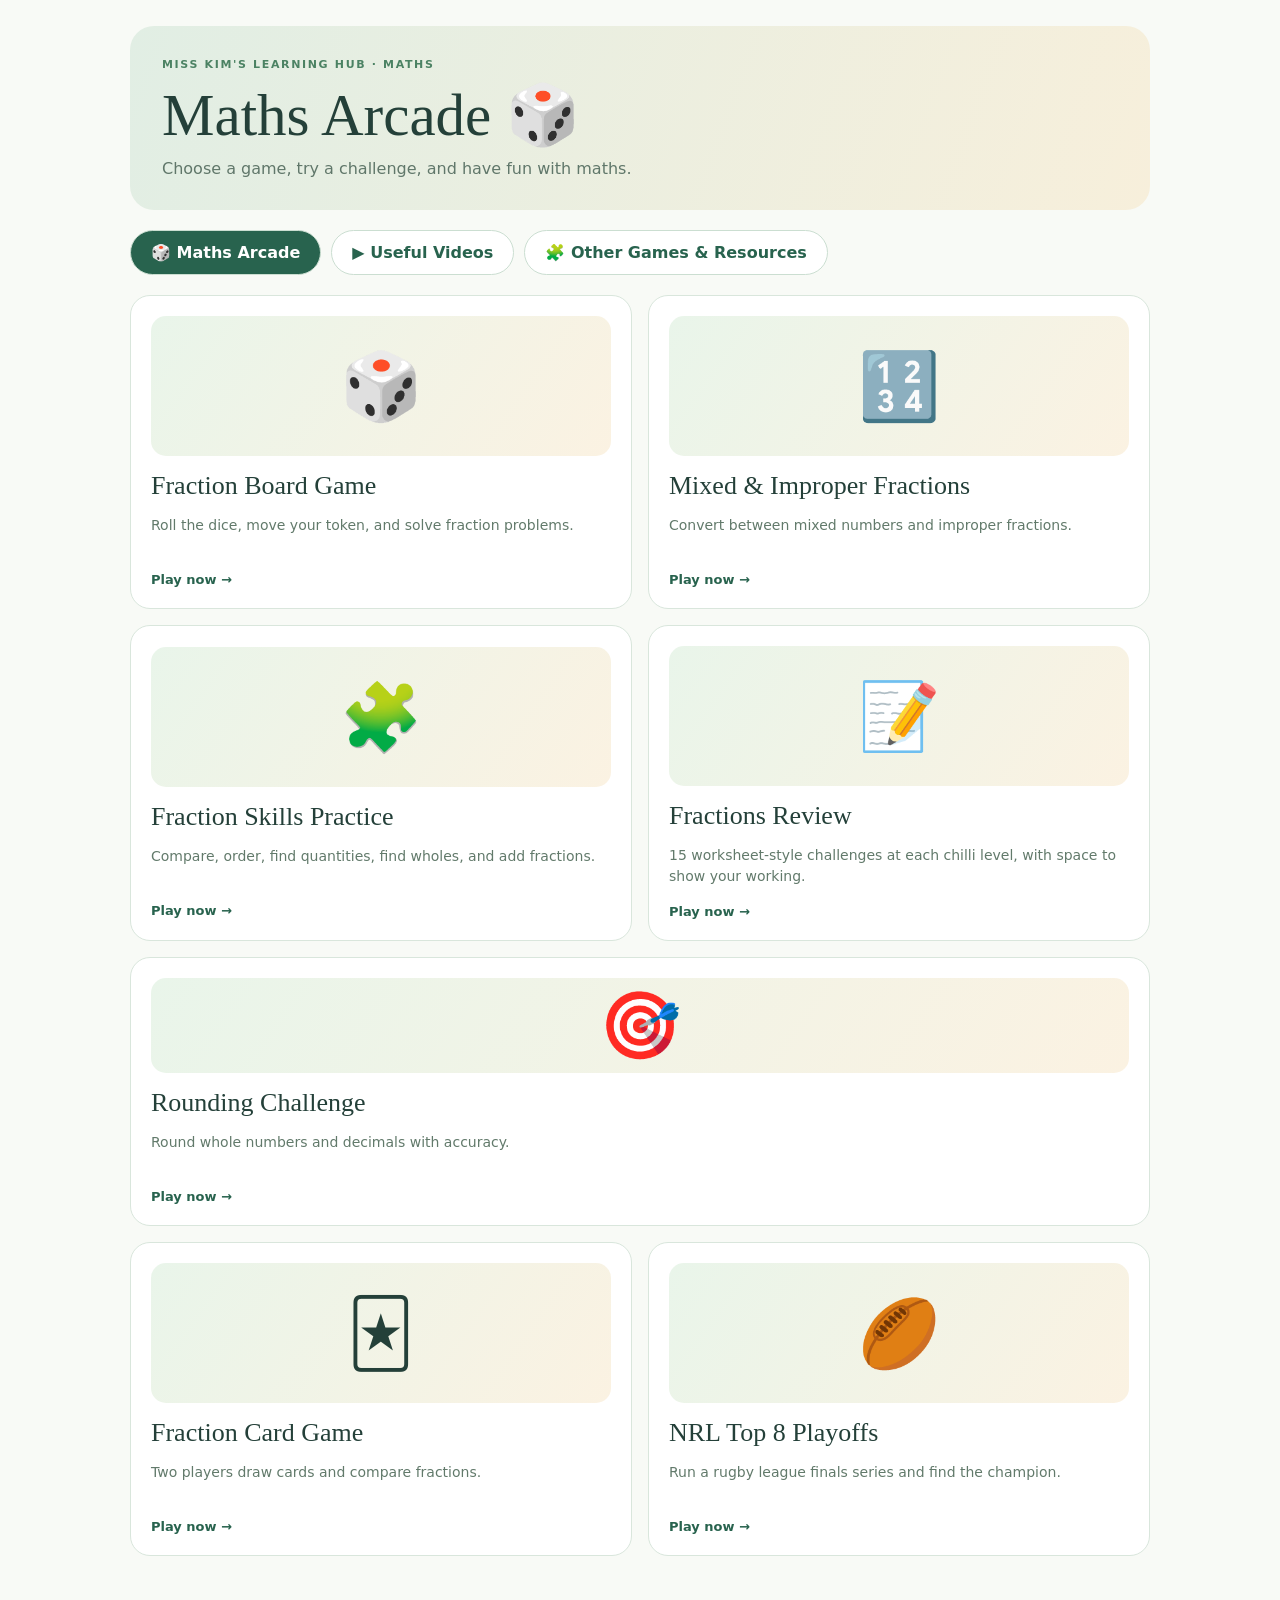
==== maths.html @ 84627802 "Add files via upload" ====
<!doctype html><html lang="en"><head><meta charset="utf-8"><meta name="viewport" content="width=device-width,initial-scale=1"><title>Maths Arcade | Miss Kim's Learning Hub</title><style>
:root{--ink:#244039;--green:#28634e;--pale:#e9f3e9;--line:#d9e6dc;--orange:#d47d31}*{box-sizing:border-box}html{scroll-behavior:auto}body{margin:0;background:#f8faf6;color:var(--ink);font-family:system-ui,-apple-system,'Segoe UI',sans-serif}button,input,select{font:inherit}button{cursor:pointer}button:focus-visible,input:focus-visible{outline:3px solid #e4a64b;outline-offset:2px}.wrap{max-width:1060px;margin:auto;padding:26px 20px 90px}.hero{background:linear-gradient(110deg,#e1eee4,#f7efdb);padding:32px;border-radius:24px;margin-bottom:20px}.eyebrow{font-size:11px;letter-spacing:.15em;font-weight:850;color:#4b8263}.hero h1{font:normal clamp(36px,5vw,59px) Georgia,serif;margin:9px 0}.hero p{margin:0;color:#60776a}.back{border:1px solid var(--line);border-radius:30px;background:white;padding:10px 16px;color:var(--green);font-weight:750;margin-bottom:16px}.gamegrid{display:grid;grid-template-columns:repeat(2,minmax(0,1fr));gap:16px}.gamecard{border:1px solid var(--line);border-radius:20px;background:white;padding:20px;text-align:left;transition:transform .15s,border-color .15s}.gamecard:hover{transform:translateY(-3px);border-color:#75a98b}.gamecard .art{display:grid;place-items:center;background:linear-gradient(125deg,#e9f5ea,#fbf2e2);border-radius:15px;height:140px;font-size:66px;margin-bottom:15px}.gamecard h2{font:normal 26px Georgia,serif;margin:0 0 8px}.gamecard p{font-size:14px;color:#627a6b;line-height:1.5;min-height:40px}.gamecard b{font-size:13px;color:var(--green)}.wide{grid-column:1/-1}.wide .art{height:95px}.panel{border:1px solid var(--line);background:white;border-radius:20px;padding:24px;margin:15px 0}.panel h2{font:normal 30px Georgia,serif;margin:0 0 12px}.muted{color:#667d6d;font-size:14px;line-height:1.55}.row{display:flex;align-items:center;gap:12px;flex-wrap:wrap}.between{justify-content:space-between}.primary,.secondary,.choice,.chip{border-radius:11px;border:1px solid #cbded0;padding:12px 18px;font-weight:750;background:white;color:var(--ink)}.primary{background:var(--green);border-color:var(--green);color:white}.primary:hover{background:#194e3b}.secondary:hover,.choice:hover,.chip:hover{background:#eaf4ec}.choice{min-height:63px;font-size:19px}.choice.correct{background:#e0f3e5;border-color:#339560;color:#145936}.choice.wrong{background:#fff0e9;border-color:#d96e57;color:#983b2e}.chip.active{background:var(--green);color:white}.options{display:grid;grid-template-columns:repeat(2,minmax(0,1fr));gap:12px;margin:18px 0}.feedback{border-radius:12px;background:#eaf3ed;border:1px solid #cfe1d4;padding:14px;margin:15px 0;line-height:1.5}.feedback.good{background:#e2f5e8;border-color:#92cda6}.feedback.bad{background:#fff0e9;border-color:#f0b2a2}.question{border-radius:18px;background:#f0f6f0;padding:28px;text-align:center;margin:20px 0}.question .big{font-size:clamp(30px,6vw,52px);font-weight:750}.progress{height:10px;border-radius:20px;background:#e3ede5;overflow:hidden;margin:12px 0 19px}.progress div{height:100%;background:#408462;transition:width .2s}.score{font-weight:750;color:#37734e}.frac{display:inline-flex;flex-direction:column;vertical-align:middle;text-align:center;min-width:28px;line-height:1.1;font-size:1.15em}.frac .num{border-bottom:2px solid currentColor;padding:0 5px 4px}.frac .den{padding:4px 5px 0}.answerinput{border:1px solid #a8c2b0;border-radius:11px;padding:13px;width:140px;max-width:100%;font-size:20px}.board{display:grid;grid-template-columns:repeat(5,minmax(0,1fr));gap:7px;margin:18px 0}.cell{aspect-ratio:1;min-height:65px;background:#e5f2e6;border:2px solid #d2e7d7;border-radius:13px;display:flex;flex-direction:column;align-items:center;justify-content:center;font-weight:850;position:relative}.cell:nth-child(3n){background:#fdf0d7}.cell:nth-child(4n){background:#e6edf9}.cell .special{font-size:21px}.cell .token{position:absolute;bottom:3px;right:4px;font-size:22px}.dice{font-size:56px;display:inline-block;min-width:74px;text-align:center}.cardtable{display:grid;grid-template-columns:1fr 1fr;gap:16px}.player{border-radius:17px;background:#edf4ec;padding:20px;text-align:center}.player:nth-child(2){background:#f9f0e2}.player h3{margin:0 0 10px}.numbercards{display:flex;justify-content:center;gap:8px;margin:12px 0}.numbercard{border:2px solid #a6c8b3;border-radius:10px;background:white;width:65px;height:85px;display:grid;place-items:center;font-size:32px;font-weight:800;box-shadow:0 3px 0 #b9d6c4}.player:nth-child(2) .numbercard{border-color:#e1c395;box-shadow:0 3px 0 #e8d4af}.bracket{display:grid;grid-template-columns:repeat(3,minmax(0,1fr));gap:14px}.round{border:1px solid var(--line);border-radius:14px;padding:12px;background:#f6f9f5}.round h3{font-size:14px;margin:0 0 12px}.match{background:white;border:1px solid #dbe6dc;border-radius:10px;padding:10px;margin-bottom:9px;font-size:13px}.match b{display:block;margin-bottom:4px}.match span{color:#688071;font-size:12px}.champion{background:linear-gradient(110deg,#e4f3e5,#fff0d1);padding:18px;border-radius:15px;font-weight:800;text-align:center;margin-top:15px}.mini{font-size:12px;color:#61786b}.trophy{font-size:43px}.hidden{display:none!important}@media(max-width:700px){.gamegrid,.cardtable{grid-template-columns:1fr}.wide{grid-column:auto}.bracket{grid-template-columns:1fr}.wrap{padding:18px 12px 70px}.hero{padding:24px}.panel{padding:17px}.cell{min-height:52px}.cell .token{font-size:17px}.options{gap:8px}}
.instruction-toggle{display:inline-flex;align-items:center;gap:8px;font-weight:750;font-size:14px;cursor:pointer}.instruction-toggle input{width:17px;height:17px;accent-color:#397d5d}.instructions{background:#f0f7f0;border:1px solid #b9d6c3;border-radius:14px;padding:15px 19px;margin:14px 0;line-height:1.65}.instructions[hidden]{display:none}.instructions ol{padding-left:22px}.worked{background:white;padding:10px;border-radius:9px;font-weight:700}.gamecard{color:inherit}#app{min-height:300px}@media(max-width:650px){.gamegrid{grid-template-columns:1fr}.gamecard.wide{grid-column:auto}.cardtable{grid-template-columns:1fr}} 
[hidden]{display:none!important}.maths-tabs{display:flex;gap:10px;margin:0 0 20px;flex-wrap:wrap}
.maths-tabs button{border:1px solid #cbded1;border-radius:999px;padding:12px 20px;background:#fff;color:#28634e;font-weight:800}
.maths-tabs button.active{background:#28634e;color:white}
.video-grid{display:grid;grid-template-columns:repeat(auto-fit,minmax(250px,1fr));gap:18px}
.video-card{background:white;border:1px solid #d9e6dc;border-radius:20px;overflow:hidden}
.video-card img{width:100%;aspect-ratio:16/9;object-fit:cover;background:#e7eee9;display:block}
.video-content{padding:18px}
.video-content h2{font-size:19px;line-height:1.35;margin:8px 0}
.video-content p{color:#60776a;font-size:14px;line-height:1.5}
.video-link{display:inline-block;background:#28634e;color:white;text-decoration:none;padding:10px 16px;border-radius:12px;font-weight:750;margin-top:6px}
.video-note{font-size:14px;color:#60776a;margin-bottom:20px}
@media(max-width:650px){.maths-tabs button{flex:1}}

.setup-grid{display:flex;flex-wrap:wrap;gap:10px;margin:16px 0}
.choice{border:2px solid #d3e1d9;border-radius:16px;background:white;padding:13px 18px;cursor:pointer;font-weight:800;color:#295d4d}
.choice.selected{border-color:#297a61;background:#e5f5e9}
.avatar-choice{font-size:34px;min-width:76px;display:flex;flex-direction:column;gap:5px;align-items:center}
.avatar-choice small{font-size:11px}
.token{font-size:clamp(20px,2.8vw,32px)!important;filter:drop-shadow(0 2px 2px #999)}
.cell .tokens{display:flex;flex-wrap:wrap;justify-content:center;gap:0;line-height:1}
.cell .tokens .token{font-size:clamp(16px,2.3vw,28px)!important}
.turn-panel{border:2px solid #d3e1d9;background:#f5faf6;border-radius:16px;padding:15px;margin:14px 0}
.draw-active{border-color:#288463!important;background:#e6f4eb!important}
.playoff-player{padding:12px;background:#f4f8f5;border-radius:12px;margin:8px 0}
.match-live{border:2px solid #d8e7de;border-radius:16px;padding:18px;background:#f8fcf9;margin:15px 0}
.resource-illustration{height:150px;display:flex;align-items:center;justify-content:center;gap:18px;background:linear-gradient(135deg,#e2f2e6,#e7f0f8);font-size:52px}.resource-illustration span{font-size:25px;color:#316854;font-weight:800}
.dice.rolling{animation:dieTumble .18s ease-in-out infinite alternate;transform-origin:center}@keyframes dieTumble{from{transform:rotate(-22deg) scale(.86)}to{transform:rotate(22deg) scale(1.13)}}.confetti-canvas{position:fixed;inset:0;width:100%;height:100%;pointer-events:none;z-index:9999}.choice:disabled,.primary:disabled{opacity:.48;cursor:not-allowed}

.review-levels{display:grid;grid-template-columns:repeat(auto-fit,minmax(230px,1fr));gap:16px;margin:20px 0}
.review-level{background:#fff;border:2px solid #d5e6da;border-radius:20px;padding:24px;text-align:left;cursor:pointer;color:#26473d;transition:transform .15s,border-color .15s}
.review-level:hover{border-color:#418c6b;transform:translateY(-2px)}
.review-level h3{font-size:23px;margin:8px 0}.review-level p{line-height:1.55;color:#61776d}.review-level b{color:#2e795a}
.review-pepper{font-size:30px}
.review-dots{display:flex;gap:7px;flex-wrap:wrap;margin:18px 0}
.review-dot{width:38px;height:38px;border:1px solid #c9d9cf;border-radius:10px;background:#fff;color:#335e4e;cursor:pointer;font-weight:750}
.review-dot.current{outline:3px solid #85b99a;outline-offset:1px}
.review-dot.done{background:#dcf1e3;border-color:#67aa7e}.review-dot.retry{background:#fff0db;border-color:#e2af6b}
.review-label{display:block;font-weight:750;margin:18px 0 8px}
.review-work{display:block;width:100%;min-height:135px;border:2px solid #d1dfd5;border-radius:14px;padding:15px;font:inherit;line-height:1.55;resize:vertical;background:white;color:#244039}
.review-work:focus{outline:2px solid #7ab795}
.review-hint,.review-solution{padding:17px 19px;border-radius:15px;margin:13px 0;line-height:1.65}
.review-hint{background:#fff6e5;border:1px solid #ead5a7}
.review-solution{background:#edf7ef;border:1px solid #b9d8c2}
.review-solution p{margin:9px 0 14px}
@media(max-width:480px){.review-dot{width:34px;height:34px}}
</style></head><body><div class="wrap"><header class="hero"><div class="eyebrow">MISS KIM'S LEARNING HUB · MATHS</div><h1>Maths Arcade 🎲</h1><p>Choose a game, try a challenge, and have fun with maths.</p></header><div class="maths-tabs" role="group" aria-label="Maths sections">
<button type="button" id="arcadeTab" class="active" onclick="switchMathsSection('arcade')">🎲 Maths Arcade</button>
<button type="button" id="videosTab" onclick="switchMathsSection('videos')">▶ Useful Videos</button>
<button type="button" id="resourcesTab" onclick="switchMathsSection('resources')">🧩 Other Games &amp; Resources</button>
</div>
<section id="videoSection" hidden>
<h2>▶ Useful Videos</h2>
<p class="video-note">Need a refresher? Watch a short explanation and return to your maths activities whenever you like. Videos open on YouTube in a new tab.</p>
<div class="video-grid">
<article class="video-card"><img src="https://i.ytimg.com/vi/ZF5Viuwo1bw/hqdefault.jpg" alt="Video thumbnail about fractions of whole numbers" loading="lazy"><div class="video-content"><span class="eyebrow">FRACTIONS OF A QUANTITY</span><h2>How to Find a Fraction of a Whole Number</h2><p>Practise finding a fraction of a given quantity.</p><a class="video-link" href="https://www.youtube.com/watch?v=ZF5Viuwo1bw&amp;t=80s" target="_blank" rel="noopener noreferrer">▶ Watch video ↗</a></div></article>
<article class="video-card"><img src="https://i.ytimg.com/vi/KEmCZGbd4R8/hqdefault.jpg" alt="Video thumbnail about improper fractions and mixed numbers" loading="lazy"><div class="video-content"><span class="eyebrow">FRACTION CONVERSION</span><h2>Improper Fractions &amp; Mixed Numbers</h2><p>Review how to convert between mixed numbers and improper fractions.</p><a class="video-link" href="https://www.youtube.com/watch?v=KEmCZGbd4R8&amp;t=4s" target="_blank" rel="noopener noreferrer">▶ Watch video ↗</a></div></article>
<article class="video-card"><img src="https://i.ytimg.com/vi/tDQipFjAoT8/hqdefault.jpg" alt="Video thumbnail about adding fractions with different denominators" loading="lazy"><div class="video-content"><span class="eyebrow">ADDING FRACTIONS</span><h2>Adding Fractions with Different Denominators</h2><p>Learn how to find a common denominator before adding.</p><a class="video-link" href="https://www.youtube.com/watch?v=tDQipFjAoT8" target="_blank" rel="noopener noreferrer">▶ Watch video ↗</a></div></article>
<article class="video-card"><img src="https://i.ytimg.com/vi/ZKTrw3w4wHU/hqdefault.jpg" alt="Thumbnail for Understanding Equivalent FRACTIONS" loading="lazy"><div class="video-content"><span class="eyebrow">EQUIVALENT FRACTIONS</span><h2>Understanding Equivalent FRACTIONS</h2><p>Understand how different fractions can represent the same value.</p><a class="video-link" href="https://www.youtube.com/watch?v=ZKTrw3w4wHU&amp;list=PL5iebibqhvx_mqMHypYYX0oim9K6AIJx5&amp;index=6" target="_blank" rel="noopener noreferrer">▶ Watch video ↗</a></div></article>
<article class="video-card"><img src="https://i.ytimg.com/vi/SMRXThrRC6o/hqdefault.jpg" alt="Thumbnail for Ordering Fractions With Unlike Denominators | Year 6 Maths Lesson" loading="lazy"><div class="video-content"><span class="eyebrow">ORDERING FRACTIONS</span><h2>Ordering Fractions With Unlike Denominators | Year 6 Maths Lesson</h2><p>Use common denominators to put fractions in order.</p><a class="video-link" href="https://www.youtube.com/watch?v=SMRXThrRC6o&amp;list=PL5iebibqhvx_mqMHypYYX0oim9K6AIJx5&amp;index=7" target="_blank" rel="noopener noreferrer">▶ Watch video ↗</a></div></article>
<article class="video-card"><img src="https://i.ytimg.com/vi/AtBUQH8Tkqc/hqdefault.jpg" alt="Thumbnail for Math Antics - Simplifying Fractions" loading="lazy"><div class="video-content"><span class="eyebrow">SIMPLIFYING FRACTIONS</span><h2>Math Antics - Simplifying Fractions</h2><p>Learn how to simplify fractions using common factors.</p><a class="video-link" href="https://www.youtube.com/watch?v=AtBUQH8Tkqc" target="_blank" rel="noopener noreferrer">▶ Watch video ↗</a></div></article>
</div></section>
<section id="resourcesSection" hidden>
<h2>🧩 Other Games &amp; Resources</h2>
<p class="video-note">Want more practice? Explore these maths games and tools. They open in a new tab so you can return to Miss Kim's Learning Hub.</p>
<div class="video-grid">
<article class="video-card"><div class="resource-illustration" aria-hidden="true">🎮 <span>½ ¾ ⅝</span></div><div class="video-content"><span class="eyebrow">FRACTION GAMES</span><h2>Math Playground</h2><p>Try games for comparing, ordering, converting and adding fractions.</p><a class="video-link" href="https://www.mathplayground.com/index_fractions.html" target="_blank" rel="noopener noreferrer">Explore games ↗</a></div></article>
<article class="video-card"><div class="resource-illustration" aria-hidden="true">🧠 <span>¼ + ½</span></div><div class="video-content"><span class="eyebrow">AGES 7–11</span><h2>Topmarks — Fractions &amp; Decimals</h2><p>Explore fraction games, visual models, equivalent fractions and decimals.</p><a class="video-link" href="https://www.topmarks.co.uk/maths-games/7-11-years/fractions-and-decimals" target="_blank" rel="noopener noreferrer">Explore games ↗</a></div></article>
<article class="video-card"><div class="resource-illustration" aria-hidden="true">🃏 <span>♠ ♥ ♦ ♣</span></div><div class="video-content"><span class="eyebrow">CARD DRAWER</span><h2>RANDOM.ORG — Playing Card Shuffler</h2><p>Draw random playing cards for your own fraction card challenges.</p><a class="video-link" href="https://www.random.org/playing-cards/" target="_blank" rel="noopener noreferrer">Draw cards ↗</a></div></article>
</div></section>
<div id="app"><div class="gamegrid"><a class="gamecard" href="maths.html#mixed" style="text-decoration:none;color:inherit"><div class="art">🔢</div><h2>Fraction Challenge</h2><p>Maths games loading… If this stays visible, please refresh.</p></a></div></div></div><script>
const app=document.getElementById('app');let instructionsOn=false,game='home',level=2,idx=0,score=0,locked=false,questions=[],boardPos=0,boardPending=0,boardRoll=0,boardTurn=0,boardPlayers=0,boardAvatars=[],boardPositions=[],boardChosen=[],boardPhase='setup',boardFeedback='',cardStep=0,cardRound=0,cardScores=[0,0],cardValues=[],cardOrders=[null,null],playoff=null;const rand=(a,b)=>Math.floor(Math.random()*(b-a+1))+a;const shuffle=a=>[...a].sort(()=>Math.random()-.5);const gcd=(a,b)=>b?gcd(b,a%b):a;const frac=(a,b)=>`<span class="frac"><span class="num">${a}</span><span class="den">${b}</span></span>`;const safe=s=>String(s).replace(/&/g,'&amp;').replace(/</g,'&lt;');const scrollToActivityTop=()=>{window.scrollTo(0,0);parent.postMessage({type:'misskim-scroll-top'},'*')};const progress=()=>`<div class="row between"><span class="muted">Question ${Math.min(idx+1,questions.length)} of ${questions.length}</span><span class="score">Score: ${score}</span></div><div class="progress"><div style="width:${Math.min(100,(idx/questions.length)*100)}%"></div></div>`;const back=()=>`<button class="back" onclick="openGame('home')">← All Maths Games</button>`;function openGame(g){game=g;idx=0;score=0;locked=false;questions=[];if(g==='board'){boardPos=0;boardPending=0;boardTurn=0;boardPlayers=0;boardAvatars=[];boardPositions=[];boardChosen=[];boardPhase='setup';boardFeedback=''}if(g==='skills'){skillTopic='ordering';skillQuestion=0;skillCorrect=0;skillAnswered=false}if(g==='review'){reviewLevel=0;reviewIndex=0;reviewAnswers={};reviewRevealed={};reviewSelf={};reviewHints={}}if(g==='cards'){cardRound=0;cardScores=[0,0];cardValues=[];cardOrders=[null,null];cardStep=0}if(g==='playoffs'){rugbyMatches=[];rugbyDone=[];rugbyWinner=null}render();scrollToActivityTop()}function home(){return `<div class="gamegrid">${[['board','🎲','Fraction Board Game','Roll the dice, move your token, and solve fraction problems.'],['mixed','🔢','Mixed & Improper Fractions','Convert between mixed numbers and improper fractions.'],['skills','🧩','Fraction Skills Practice','Compare, order, find quantities, find wholes, and add fractions.'],['review','📝','Fractions Review','15 worksheet-style challenges at each chilli level, with space to show your working.'],['rounding','🎯','Rounding Challenge','Round whole numbers and decimals with accuracy.'],['cards','🃏','Fraction Card Game','Two players draw cards and compare fractions.'],['playoffs','🏉','NRL Top 8 Playoffs','Run a rugby league finals series and find the champion.']].map(([id,emoji,name,desc],i)=>`<button class="gamecard ${i===4?'wide':''}" onclick="openGame('${id}')"><div class="art" aria-hidden="true">${emoji}</div><h2>${name}</h2><p>${desc}</p><b>Play now →</b></button>`).join('')}</div>`}
function difficulty(){return `<div class="row"><b>Difficulty:</b><button class="chip ${level===2?'active':''}" onclick="setLevel(2)">🌶️🌶️</button><button class="chip ${level===3?'active':''}" onclick="setLevel(3)">🌶️🌶️🌶️</button></div>`}function setLevel(n){level=n;idx=0;score=0;locked=false;questions=[];render()}
function makeMixed(){let n=rand(level===2?1:3,level===2?4:9),d=rand(level===2?2:4,level===2?6:12),a=rand(1,d-1),im=n*d+a,convert=rand(0,1);let answer=convert?`${n} ${a}/${d}`:`${im}/${d}`;let q=convert?`Convert ${frac(im,d)} to a mixed number.`:`Convert ${n} ${frac(a,d)} to an improper fraction.`;let choices=new Set([answer]);for(let k=0;k<40&&choices.size<4;k++){let v=convert?`${Math.max(1,n+rand(-1,1))} ${rand(1,d-1)}/${d}`:`${Math.max(1,im+rand(-d,d))}/${d}`;choices.add(v)}return {q,answer,choices:shuffle([...choices]).slice(0,4),hint:convert?`Divide ${im} by ${d}. The remainder is the numerator.`:`Multiply the whole number by ${d}, then add ${a}.`}}
function makeRound(){let decimals=level===3&&rand(0,1),place=decimals?rand(0,1):rand(0,2),digits=[10,100,1000],unit=decimals?[1,.1][place]:digits[place],value=decimals?rand(102,998)/100:rand(101,9999),rounded=Math.round((value+Number.EPSILON)/unit)*unit;rounded=Number(rounded.toFixed(2));let placeName=decimals?(place===0?'nearest whole number':'nearest tenth'):(place===0?'nearest ten':place===1?'nearest hundred':'nearest thousand');let ans=String(rounded),choices=new Set([ans]);for(let i=0;i<20&&choices.size<4;i++){let alt=Number((rounded+rand(-3,3)*unit).toFixed(2));if(alt>=0)choices.add(String(alt))}return {q:`Round <strong>${value}</strong> to the ${placeName}.`,answer:ans,choices:shuffle([...choices]).slice(0,4),hint:`Look at the digit immediately to the right of the rounding place. 5–9: round up; 0–4: keep it.`}}
function makeQuestions(){questions=Array.from({length:10},()=>game==='mixed'?makeMixed():makeRound())}function toggleInstructions(v){instructionsOn=v;const panel=document.getElementById('instructionsPanel');if(panel)panel.hidden=!v}
function instructionPanel(){let mixed=game==='mixed';return `<div class="row between" style="margin:0 0 14px"><span class="muted">Try the question first. You can ask for help.</span><label class="instruction-toggle"><input type="checkbox" ${instructionsOn?'checked':''} onchange="toggleInstructions(this.checked)"> 🧭 Instructions</label></div><div id="instructionsPanel" class="instructions" ${instructionsOn?'':'hidden'}><strong>${mixed?'Converting fractions':'Rounding numbers'}</strong>${mixed?'<ol><li>Mixed → improper: multiply the whole number by the denominator, then add the numerator.</li><li>Keep the same denominator.</li><li>Improper → mixed: divide the numerator by the denominator. The remainder becomes the new numerator.</li></ol><div class="worked">Example: 2 ¾ = (2 × 4 + 3)/4 = 11/4</div>':'<ol><li>Find the place value you are rounding to.</li><li>Look at the digit immediately to its right.</li><li>0–4: keep the rounding digit. 5–9: increase it by one.</li><li>Change the remaining digits to zero (or remove extra decimal places).</li></ol><div class="worked">Example: 3,467 to the nearest hundred = 3,500</div>'}</div>`}
function quiz(){if(!questions.length)makeQuestions();if(idx>=questions.length)return `<section class="panel"><h2>Challenge complete! 🎉</h2><p class="question big">${score} / ${questions.length}</p><button class="primary" onclick="setLevel(level)">Play again</button></section>`;let q=questions[idx];return `<section class="panel">${instructionPanel()}${difficulty()}<div style="height:12px"></div>${progress()}<div class="question"><div class="muted">${game==='mixed'?'FRACTION CONVERSION':'ROUNDING'}</div><div class="big" style="font-size:clamp(23px,4vw,35px);margin-top:12px">${q.q}</div></div><div class="options">${q.choices.map((a,i)=>`<button class="choice" id="choice${i}" onclick="checkQuiz(${i})">${safe(a)}</button>`).join('')}</div><div class="row"><button class="secondary" onclick="showHint()">💡 Show hint</button><button class="secondary" onclick="showQuizAnswer()">Show answer</button><button class="primary" id="nextQuiz" onclick="nextQuiz()" style="display:none">Next question →</button></div><div id="feedback" aria-live="polite"></div></section>`}
function feedback(t,good){document.getElementById('feedback').innerHTML=`<div class="feedback ${good?'good':'bad'}">${t}</div>`}function showHint(){if(!questions[idx]||locked)return;feedback('💡 '+questions[idx].hint,true)}function finishQuiz(correct){locked=true;if(correct)score++;document.querySelectorAll('.choice').forEach(b=>{b.disabled=true;if(b.textContent===questions[idx].answer)b.classList.add('correct')});document.getElementById('nextQuiz').style.display='inline-block'}function checkQuiz(i){if(locked)return;let q=questions[idx],b=document.getElementById('choice'+i),correct=b.textContent===q.answer;if(!correct)b.classList.add('wrong');finishQuiz(correct);feedback(correct?'✓ Correct! Great thinking.':`Not quite. The correct answer is <strong>${safe(q.answer)}</strong>.`,correct)}function showQuizAnswer(){if(locked)return;finishQuiz(false);feedback(`Answer: <strong>${safe(questions[idx].answer)}</strong>. Try another one!`,true)}function nextQuiz(){idx++;locked=false;render()}

const avatars=['🐻','🦊','🐼','🐸','🐧'];
function chooseBoardPlayers(n){boardPlayers=n;boardAvatars=[];boardChosen=[];boardPositions=Array(n).fill(0);boardPhase='avatars';render()}
function chooseAvatar(a){if(boardChosen.includes(a))return;boardChosen.push(a);boardAvatars.push(avatars[a]);if(boardAvatars.length===boardPlayers)boardPhase='playing';render()}
function boardQuestion(){let d=rand(2,8),a=rand(1,d-1),b=rand(1,d-1);return {a,b,d}}
let bq=null;
function board(){
if(boardPhase==='setup')return `<section class="panel"><h2>🎲 Fraction Board Game</h2><h3>How many players?</h3><p class="muted">Choose 1–5 players. Each player will pick a different character.</p><div class="setup-grid">${[1,2,3,4,5].map(n=>`<button class="choice" onclick="chooseBoardPlayers(${n})">${n} ${n===1?'player':'players'}</button>`).join('')}</div></section>`;
if(boardPhase==='avatars')return `<section class="panel"><h2>🎲 Choose your characters</h2><p class="muted">Player ${boardAvatars.length+1} of ${boardPlayers}: choose a character. Each character can only be picked once.</p><div class="setup-grid">${avatars.map((av,i)=>`<button class="choice avatar-choice" ${boardChosen.includes(i)?'disabled':''} onclick="chooseAvatar(${i})">${av}<small>${boardChosen.includes(i)?'Taken':'Choose'}</small></button>`).join('')}</div><p>${boardAvatars.map((x,i)=>`Player ${i+1}: ${x}`).join(' · ')}</p><button class="secondary" onclick="openGame('board')">Start over</button></section>`;
let cells=Array.from({length:25},(_,i)=>i+1).reverse(),winner=boardPositions.some(x=>x>=25),current=boardTurn%boardPlayers;
return `<section class="panel"><h2>🎲 Fraction Board Game</h2><p class="muted">Take turns rolling the die. Solve the fraction question to move forward. Land on a ladder 🪜 to climb or a slide 🛝 to move back. First to square 25 wins!</p>
<div class="setup-grid">${boardAvatars.map((av,i)=>`<span class="choice ${!winner&&current===i?'selected':''}">${av} Player ${i+1}: ${boardPositions[i]}/25</span>`).join('')}</div>
<div class="board">${cells.map(n=>`<div class="cell"><span>${n}</span><span class="special">${n===5||n===12?'🪜':n===19||n===23?'🛝':''}</span><div class="tokens">${boardPositions.map((pos,i)=>pos===n?`<span class="token" title="Player ${i+1}">${boardAvatars[i]}</span>`:'').join('')}</div></div>`).join('')}</div>
<div class="turn-panel"><h3>${winner?`🏆 ${boardAvatars[boardPositions.findIndex(x=>x>=25)]} Player ${boardPositions.findIndex(x=>x>=25)+1} wins!`:`${boardAvatars[current]} Player ${current+1}'s turn`}</h3><div class="row"><span class="dice" id="die">${boardRoll?['⚀','⚁','⚂','⚃','⚄','⚅'][boardRoll-1]:'🎲'}</span><button class="primary" id="rollBtn" onclick="rollBoard()" ${boardPending||winner?'disabled':''}>Roll the dice</button><button class="secondary" onclick="openGame('board')">New game</button></div><div id="boardQ">${boardPending?boardPrompt():boardFeedback?`<div class="feedback">${boardFeedback}</div>`:'Roll the die to start!'}</div></div></section>`}
function boardPrompt(){return `<div class="question"><p>Solve to move ${boardRoll} spaces</p><div class="big">${frac(bq.a,bq.d)} + ${frac(bq.b,bq.d)} = ?</div></div><div class="row"><input class="answerinput" id="boardNum" type="number" min="0" placeholder="Numerator" aria-label="Numerator"><span>/ ${bq.d}</span><button class="primary" onclick="checkBoard()">Check answer</button><button class="secondary" onclick="boardReveal()">Show answer</button></div><div id="boardFeedback" aria-live="polite"></div>`}
let diceBusy=false;
const dieFaces=['⚀','⚁','⚂','⚃','⚄','⚅'];
function animateDie(element,finalValue){return new Promise(resolve=>{if(!element){resolve();return}element.classList.add('rolling');let tick=0;const t=setInterval(()=>{element.textContent=dieFaces[rand(0,5)];tick++;if(tick>=9){clearInterval(t);element.textContent=dieFaces[finalValue-1];element.classList.remove('rolling');resolve()}},75)})}
async function rollBoard(){if(diceBusy||boardPending||boardPositions.some(x=>x>=25))return;diceBusy=true;const button=document.getElementById('rollBtn');button.disabled=true;const roll=rand(1,6);await animateDie(document.getElementById('die'),roll);boardRoll=roll;bq=boardQuestion();boardPending=1;boardFeedback='';diceBusy=false;document.getElementById('boardQ').innerHTML=boardPrompt()}
function checkBoard(){let v=document.getElementById('boardNum').value;if(v==='')return;resolveBoard(Number(v)===bq.a+bq.b,false)}
function boardReveal(){resolveBoard(false,true)}
function resolveBoard(ok,revealed){if(!boardPending)return;boardPending=0;let i=boardTurn%boardPlayers;if(ok){score++;boardPositions[i]=Math.min(25,boardPositions[i]+boardRoll);let pos=boardPositions[i];if(pos===5)boardPositions[i]=10;if(pos===12)boardPositions[i]=17;if(pos===19)boardPositions[i]=14;if(pos===23)boardPositions[i]=18}
boardFeedback=(ok?`✓ Correct! Player ${i+1} moves ${boardRoll} spaces.`:revealed?'Answer revealed. No movement.':'Not quite. No movement.')+` Answer: ${bq.a+bq.b}/${bq.d}`;
if(!boardPositions.some(x=>x>=25))boardTurn++;render()}

function cardGame(){
let complete=cardStep===4,turn=cardStep%2,ready=cardOrders.every(x=>x!==null);
let raw=i=>[cardValues[i],cardValues[i+2]];
let chosen=i=>cardOrders[i]===0?raw(i):raw(i).slice().reverse();
return `<section class="panel"><h2>🃏 Fraction Card Game</h2><p class="muted">Take turns drawing cards: Player 1 → Player 2 → Player 1 → Player 2. Then EACH player decides which card is the numerator and which is the denominator. Make the largest fraction you can!</p>
<div class="row between"><b>Round ${cardRound+1}</b><span class="score">Player 1: ${cardScores[0]} · Player 2: ${cardScores[1]}</span></div>
<div class="cardtable">${[0,1].map(i=>`<div class="player"><h3>Player ${i+1}</h3><div class="numbercards">${raw(i).map(x=>`<div class="numbercard">${x??'?'}</div>`).join('')}</div>
${complete?`<p><b>Build your fraction:</b> Which number goes on top?</p><div class="setup-grid" style="justify-content:center">
${[0,1].map(order=>{let pair=order===0?raw(i):raw(i).slice().reverse();return `<button class="choice ${cardOrders[i]===order?'selected':''}" onclick="chooseCardOrder(${i},${order})">${frac(pair[0],pair[1])}</button>`}).join('')}</div>${cardOrders[i]!==null?`<p class="score">✓ Player ${i+1} has chosen.</p>`:''}`:''}</div>`).join('')}</div>
<div class="turn-panel"><b>${complete?(ready?'Both players are ready to compare!':'Each player must choose how to arrange their two cards.'):`Player ${turn+1}: draw your ${cardStep<2?'first':'second'} card`}</b>
<div class="row" style="margin-top:12px">${complete?`<button class="primary" onclick="finishCardRound()" ${ready?'':'disabled'}>Compare fractions & score →</button>`:`<button class="primary" onclick="drawCards()">🃏 Player ${turn+1} draw</button>`}<button class="secondary" onclick="openGame('cards')">Reset scores</button></div></div><div id="cardFeedback"></div></section>`}
function drawCards(){if(cardStep>=4)return;cardValues[cardStep]=rand(1,9);cardStep++;render()}
function chooseCardOrder(i,order){if(cardStep!==4)return;cardOrders[i]=order;render()}
function finishCardRound(){
if(cardStep!==4||cardOrders.some(x=>x===null))return;
let [a,b]=cardOrders[0]===0?[cardValues[0],cardValues[2]]:[cardValues[2],cardValues[0]];
let [c,d]=cardOrders[1]===0?[cardValues[1],cardValues[3]]:[cardValues[3],cardValues[1]];
let comp=a*d-c*b;
if(comp>0)cardScores[0]++;else if(comp<0)cardScores[1]++;
let msg=comp===0?'It’s a tie!':comp>0?'🏆 Player 1 wins!':'🏆 Player 2 wins!';
cardRound++;cardStep=0;cardValues=[];cardOrders=[null,null];render();
document.getElementById('cardFeedback').innerHTML=`<div class="feedback good">${msg} ${a}/${b} ${comp>0?'>':comp<0?'<':'='} ${c}/${d}</div>`;
}
const teams=['Storm','Panthers','Broncos','Sharks','Bulldogs','Warriors','Roosters','Raiders'];
let rugbyMatches=[],rugbyStage=0,rugbyDice=[],rugbyDone=[],rugbyMatchIndex=0,rugbyWinner=null;
function initRugby(){rugbyStage=0;rugbyDice=[];rugbyDone=[];rugbyMatchIndex=0;rugbyWinner=null;rugbyMatches=[[0,3],[1,2],[4,7],[5,6]];render()}
function rugbyRoundTitle(){return ['Week 1 · Qualifying & Elimination','Week 2 · Semi-finals','Week 3 · Preliminary Finals','Week 4 · Grand Final'][rugbyStage]}
async function rollRugby(side){if(diceBusy||rugbyWinner!==null||rugbyDice[side]!==undefined)return;diceBusy=true;const el=document.getElementById('rugbyDie'+side);const button=document.getElementById('rugbyRoll'+side);if(button)button.disabled=true;const roll=rand(1,6);await animateDie(el,roll);rugbyDice[side]=roll;diceBusy=false;render()}
function rugbyMatchResult(){if(rugbyDice.length!==2||rugbyDice[0]===undefined||rugbyDice[1]===undefined)return;let [x,y]=rugbyMatches[rugbyMatchIndex],a=rugbyDice[0],b=rugbyDice[1];if(a===b){rugbyDice=[];render();document.getElementById('rugbyFeedback').textContent='Tie! Both players roll again.';return}
rugbyDone.push({x,y,a,b,w:a>b?x:y,l:a>b?y:x,stage:rugbyStage});rugbyDice=[];rugbyMatchIndex++;
let limit=[4,2,2,1][rugbyStage];if(rugbyMatchIndex>=limit){let week=rugbyDone.filter(m=>m.stage===rugbyStage);if(rugbyStage===0){rugbyMatches=[[week[0].l,week[2].w],[week[1].l,week[3].w]]}
else if(rugbyStage===1){let q=rugbyDone.filter(m=>m.stage===0);rugbyMatches=[[q[0].w,week[1].w],[q[1].w,week[0].w]]}
else if(rugbyStage===2){rugbyMatches=[[week[0].w,week[1].w]]}
else {rugbyWinner=week[0].w;setTimeout(celebrateRugby,100)};
rugbyStage++;rugbyMatchIndex=0}
render()}
function playoffs(){if(!rugbyMatches.length)initRugby();let matchNow=rugbyWinner===null?rugbyMatches[rugbyMatchIndex]:null;return `<section class="panel"><h2>🏉 NRL Top 8 Playoffs</h2><p class="muted">Eight players each represent one ranked team. For each match, both players roll their own die. The higher roll wins and advances! Tied rolls are replayed. The top four get a second chance in Week 1.</p>
<div class="panel" style="background:#f1f7f1"><b>Choose your team by starting rank</b><div class="row" style="margin-top:9px">${teams.map((t,i)=>`<span class="chip" style="font-size:12px;padding:7px">${i+1}. ${t}</span>`).join('')}</div></div>
${matchNow?`<div class="match-live"><h3>${rugbyRoundTitle()} · Match ${rugbyMatchIndex+1}</h3><div class="cardtable">${matchNow.map((t,i)=>`<div class="player"><h3>${teams[t]}</h3><div class="dice" id="rugbyDie${i}" style="margin:15px">${rugbyDice[i]===undefined?'🎲':['⚀','⚁','⚂','⚃','⚄','⚅'][rugbyDice[i]-1]}</div><button class="primary" id="rugbyRoll${i}" onclick="rollRugby(${i})" ${rugbyDice[i]!==undefined?'disabled':''}>${teams[t]} player: Roll!</button></div>`).join('')}</div><div class="row" style="margin-top:15px"><button class="primary" onclick="rugbyMatchResult()" ${rugbyDice[0]===undefined||rugbyDice[1]===undefined?'disabled':''}>${rugbyDice[0]===rugbyDice[1]?'Roll-off for tie':'Confirm winner & advance →'}</button></div><p id="rugbyFeedback" class="muted"></p></div>`:`<div class="champion">🏆 ${teams[rugbyWinner]} are the champions!<p>Started at rank ${rugbyWinner+1}</p></div>`}
<h3>Match results</h3>${rugbyDone.length?`<div class="bracket">${[0,1,2,3].map(w=>`<div class="round"><h3>Week ${w+1}</h3>${rugbyDone.filter(m=>m.stage===w).map(m=>`<div class="match"><b>${teams[m.x]} vs ${teams[m.y]}</b><span>🎲 ${m.a} – ${m.b} · Winner: ${teams[m.w]}</span></div>`).join('')||'<p class="muted">Coming up</p>'}</div>`).join('')}</div>`:'<p class="muted">The results will appear here as each match is played.</p>'}
<button class="secondary" style="margin-top:18px" onclick="initRugby()">Start a new tournament</button></section>`}
function switchMathsSection(section){
const videos=section==='videos',resources=section==='resources',arcade=section==='arcade';
document.getElementById('videoSection').hidden=!videos;
document.getElementById('resourcesSection').hidden=!resources;
app.hidden=!arcade;
document.getElementById('arcadeTab').classList.toggle('active',arcade);
document.getElementById('videosTab').classList.toggle('active',videos);
document.getElementById('resourcesTab').classList.toggle('active',resources);
window.scrollTo(0,0);
parent.postMessage({type:'misskim-scroll-top'},'*');
}

let skillTopic='ordering',skillQuestion=0,skillCorrect=0,skillAnswered=false,skillHint=false;
const skillTopics=[
['ordering','Comparing & Ordering'],
['quantity','Fraction of a Quantity'],
['whole','Finding the Whole'],
['equivalent','Equivalent Fractions'],
['addition','Adding & Subtracting']
];
const skillBank={
ordering:[
{q:'Put these fractions in order from smallest to largest: 7/4, 9/4, 5/2',a:'7/4, 9/4, 5/2',hint:'Convert each fraction into a mixed number.',steps:'7/4 = 1¾; 9/4 = 2¼; 5/2 = 2½.'},
{q:'Which is larger: 9/4 or 5/2?',a:'5/2',hint:'Convert to mixed numbers.',steps:'9/4 = 2¼, while 5/2 = 2½.'},
{q:'Put these in order: 10/4, 6/4, 4/2',a:'6/4, 4/2, 10/4',hint:'Write each as a mixed number or whole number.',steps:'6/4 = 1½; 4/2 = 2; 10/4 = 2½.'}],
quantity:[
{q:'What is ¾ of 28?',a:'21',hint:'Divide 28 by 4, then multiply by 3.',steps:'28 ÷ 4 = 7; 7 × 3 = 21.'},
{q:'What is ⅔ of 18?',a:'12',hint:'Divide by the denominator first.',steps:'18 ÷ 3 = 6; 6 × 2 = 12.'},
{q:'What is ¼ of 20?',a:'5',hint:'Divide the quantity into four equal parts.',steps:'20 ÷ 4 = 5.'}],
whole:[
{q:'⅗ of a number is 24. What is the whole number?',a:'40',hint:'Divide 24 by the numerator, then multiply by the denominator.',steps:'24 ÷ 3 = 8; 8 × 5 = 40.'},
{q:'12 is ¾ of what number?',a:'16',hint:'Find one quarter first.',steps:'12 ÷ 3 = 4; 4 × 4 = 16.'},
{q:'⅔ of a number is 18. What is the whole?',a:'27',hint:'18 represents two equal parts.',steps:'18 ÷ 2 = 9; 9 × 3 = 27.'}],
equivalent:[
{q:'¾ = ?/12. What is the missing numerator?',a:'9',hint:'What do you multiply 4 by to get 12?',steps:'4 × 3 = 12, so 3 × 3 = 9.'},
{q:'2/5 = ?/10. What is the missing numerator?',a:'4',hint:'Multiply numerator and denominator by the same number.',steps:'2 × 2 = 4 and 5 × 2 = 10.'},
{q:'Simplify 6/8.',a:'3/4',hint:'Divide numerator and denominator by their greatest common factor.',steps:'6 ÷ 2 = 3 and 8 ÷ 2 = 4.'}],
addition:[
{q:'3/8 + 2/8 = ?',a:'5/8',hint:'The denominators are the same, so add the numerators.',steps:'(3 + 2)/8 = 5/8.'},
{q:'3/4 − 1/2 = ?',a:'1/4',hint:'Convert 1/2 to quarters.',steps:'3/4 − 2/4 = 1/4.'},
{q:'1/2 + 1/3 = ?',a:'5/6',hint:'Use a common denominator of 6.',steps:'3/6 + 2/6 = 5/6.'}]
};
function chooseSkillTopic(t){skillTopic=t;skillQuestion=0;skillCorrect=0;skillAnswered=false;skillHint=false;render()}
function skillInstructions(){return {
ordering:'Convert improper fractions into mixed numbers, or find a common denominator. Then compare the values.',
quantity:'Divide the whole quantity by the denominator, then multiply by the numerator.',
whole:'Divide the known quantity by the numerator, then multiply by the denominator.',
equivalent:'Multiply or divide the numerator AND denominator by the same number.',
addition:'Find a common denominator first. Add or subtract the numerators; keep the denominator.'
}[skillTopic]}
function skills(){
let q=skillBank[skillTopic][skillQuestion],done=skillQuestion>=skillBank[skillTopic].length;
return `<section class="panel"><h2>🧩 Fraction Skills Practice</h2><p class="muted">Choose a topic, solve each question, and use Instructions if you need a reminder.</p>
<div class="setup-grid">${skillTopics.map(([id,name])=>`<button class="chip ${skillTopic===id?'active':''}" onclick="chooseSkillTopic('${id}')">${name}</button>`).join('')}</div>
<label class="instruction-toggle"><input type="checkbox" ${instructionsOn?'checked':''} onchange="toggleInstructions(this.checked)"> 🧭 Instructions</label>
<div class="instructions" id="instructionsPanel" ${instructionsOn?'':'hidden'}>${skillInstructions()}</div>
${done?`<div class="question"><h3>Great work! 🎉</h3><p>Score: ${skillCorrect} / ${skillBank[skillTopic].length}</p></div><button class="primary" onclick="chooseSkillTopic('${skillTopic}')">Try again</button>`:
`<p class="muted">Question ${skillQuestion+1} of ${skillBank[skillTopic].length} · Score: ${skillCorrect}</p>
<div class="question"><h3>${q.q}</h3></div>
<div class="row"><input class="answerinput" id="skillAnswer" type="text" placeholder="Your answer" aria-label="Your answer" ${skillAnswered?'disabled':''}><button class="primary" onclick="checkSkill()" ${skillAnswered?'disabled':''}>Check answer</button><button class="secondary" onclick="showSkillHint()">💡 Hint</button><button class="secondary" onclick="showSkillAnswer()">Show answer</button>${skillAnswered?'<button class="primary" onclick="nextSkill()">Next question →</button>':''}</div>
<div id="skillFeedback" aria-live="polite">${skillAnswered?`<div class="feedback">${skillLastFeedback}</div>`:''}</div>`}</section>`}
let skillLastFeedback='';
function normalizeAnswer(x){return String(x).trim().toLowerCase().replace(/\\s+/g,'').replace(/⅓/g,'1/3').replace(/¾/g,'3/4')}
function checkSkill(){if(skillAnswered)return;const v=document.getElementById('skillAnswer').value;if(!v.trim())return;let q=skillBank[skillTopic][skillQuestion],ok=normalizeAnswer(v)===normalizeAnswer(q.a);if(ok)skillCorrect++;skillAnswered=true;skillLastFeedback=(ok?'✓ Correct! ':'Not quite. ')+`Answer: ${q.a}. ${q.steps}`;render()}
function showSkillHint(){let el=document.getElementById('skillFeedback');if(el)el.innerHTML=`<div class="feedback">💡 ${skillBank[skillTopic][skillQuestion].hint}</div>`}
function showSkillAnswer(){if(skillAnswered)return;skillAnswered=true;let q=skillBank[skillTopic][skillQuestion];skillLastFeedback=`Answer: ${q.a}. ${q.steps}`;render()}
function nextSkill(){skillQuestion++;skillAnswered=false;skillLastFeedback='';render()}


function celebrateRugby(){
const canvas=document.createElement('canvas');canvas.className='confetti-canvas';document.body.appendChild(canvas);
const ctx=canvas.getContext('2d');canvas.width=innerWidth;canvas.height=innerHeight;
const colors=['#2d8b64','#f3b34c','#ed7b78','#789cdb','#e2a8d3'];
const bits=Array.from({length:135},()=>({x:Math.random()*canvas.width,y:-Math.random()*canvas.height*.6,size:4+Math.random()*7,v:2+Math.random()*4,rot:Math.random()*6.28,color:colors[rand(0,4)]}));
let frame=0;function draw(){ctx.clearRect(0,0,canvas.width,canvas.height);bits.forEach(b=>{b.y+=b.v;b.x+=Math.sin(frame/16+b.rot)*.7;ctx.fillStyle=b.color;ctx.save();ctx.translate(b.x,b.y);ctx.rotate(b.rot+frame*.02);ctx.fillRect(-b.size/2,-b.size/2,b.size,b.size*.6);ctx.restore()});frame++;if(frame<160)requestAnimationFrame(draw);else canvas.remove()}requestAnimationFrame(draw);
try{const AudioContext=window.AudioContext||window.webkitAudioContext;if(!AudioContext)return;const audio=new AudioContext();const notes=[392,494,587,784,587,784];notes.forEach((freq,i)=>{const osc=audio.createOscillator(),gain=audio.createGain(),t=audio.currentTime+i*.14;osc.type='sine';osc.frequency.value=freq;gain.gain.setValueAtTime(.0001,t);gain.gain.exponentialRampToValueAtTime(.045,t+.025);gain.gain.exponentialRampToValueAtTime(.0001,t+.18);osc.connect(gain).connect(audio.destination);osc.start(t);osc.stop(t+.2)});setTimeout(()=>audio.close(),1700)}catch(e){}
}


// Review is deliberately open-ended: learners write their working, check the model answer,
// and assess their own understanding rather than being graded by an exact-text comparison.
const reviewBank={
2:[
['Mixed & improper','Convert 11/4 into a mixed number.','Divide 11 by 4.','2 3/4','11 ÷ 4 = 2 remainder 3, so 2 3/4.'],
['Mixed & improper','Convert 3 2/5 into an improper fraction.','Multiply the whole number by the denominator, then add the numerator.','17/5','3 × 5 + 2 = 17, so 17/5.'],
['Compare & order','Order 1/2, 3/4 and 2/3 from smallest to largest.','Try a common denominator of 12.','1/2, 2/3, 3/4','6/12 < 8/12 < 9/12.'],
['Compare & order','Which is greater: 7/4 or 5/3? Explain.','Convert both into mixed numbers.','7/4','7/4 = 1 3/4 and 5/3 = 1 2/3. Therefore 7/4 is greater.'],
['Equivalent fractions','Complete: 3/5 = ?/20. Explain your method.','What multiplies 5 to make 20?','12','5 × 4 = 20, so 3 × 4 = 12.'],
['Simplifying','Simplify 12/18 as far as possible.','Find the greatest common factor of 12 and 18.','2/3','Divide both 12 and 18 by 6.'],
['Fraction of a quantity','Find 3/4 of 32. Show your working.','Find one quarter first.','24','32 ÷ 4 = 8; 8 × 3 = 24.'],
['Fraction of a quantity','A box holds 30 pencils. 2/5 are blue. How many are blue?','Divide 30 by 5 first.','12 pencils','30 ÷ 5 = 6; 6 × 2 = 12 pencils.'],
['Finding the whole','3/5 of a number is 18. What is the whole number?','18 represents three fifths.','30','18 ÷ 3 = 6; 6 × 5 = 30.'],
['Finding the whole','1/4 of a class is 7 students. How many students are in the class?','Four equal groups of 7.','28 students','7 × 4 = 28 students.'],
['Adding fractions','Calculate 3/8 + 2/8. Simplify if possible.','Add the numerators.','5/8','(3 + 2)/8 = 5/8.'],
['Subtracting fractions','Calculate 7/10 − 3/10. Simplify your answer.','Subtract numerators, then simplify.','2/5','4/10 = 2/5.'],
['Unlike denominators','Calculate 1/2 + 1/4.','Write 1/2 in quarters.','3/4','2/4 + 1/4 = 3/4.'],
['Unlike denominators','Calculate 5/6 − 1/3.','Convert 1/3 into sixths.','1/2','5/6 − 2/6 = 3/6 = 1/2.'],
['Word problem','Mia ate 1/4 of a pizza and her brother ate 3/8. What fraction did they eat altogether?','Convert quarters into eighths.','5/8','1/4 = 2/8; 2/8 + 3/8 = 5/8.']
],
3:[
['Mixed & improper','Convert 47/8 into a mixed number. Explain the remainder.','How many groups of 8 fit into 47?','5 7/8','47 ÷ 8 = 5 remainder 7, so 5 7/8.'],
['Mixed & improper','Convert 4 5/6 into an improper fraction.','Multiply 4 by 6, then add 5.','29/6','4 × 6 + 5 = 29, so 29/6.'],
['Compare & order','Order 7/6, 9/8, 5/4 and 11/12 from smallest to largest.','Use 24 as a common denominator.','11/12, 9/8, 7/6, 5/4','22/24 < 27/24 < 28/24 < 30/24.'],
['Compare & justify','Sam says 5/7 is larger than 3/4 because 5 is larger than 3. Is Sam correct? Explain.','Find a common denominator of 28.','No. 3/4 is greater.','5/7 = 20/28, while 3/4 = 21/28. Numerators alone cannot tell you which fraction is greater.'],
['Equivalent fractions','Find two fractions equivalent to 7/12 with denominators greater than 12.','Multiply numerator and denominator by the same whole number.','14/24 and 21/36 (examples)','7/12 × 2/2 = 14/24; 7/12 × 3/3 = 21/36. Other valid examples are possible.'],
['Simplifying','Simplify 42/56 fully. Show how you know it cannot be simplified further.','Find the greatest common factor.','3/4','42 ÷ 14 = 3 and 56 ÷ 14 = 4; 3 and 4 have no common factor greater than 1.'],
['Fraction of a quantity','A school has 84 sports balls. 5/7 are footballs. How many are footballs?','Find one seventh first.','60 footballs','84 ÷ 7 = 12; 12 × 5 = 60.'],
['Fraction of a quantity','A library has 96 new books. 3/8 are graphic novels and 1/4 are science books. How many are neither?','Find each group, then subtract from 96.','36 books','3/8 of 96 = 36; 1/4 of 96 = 24; 96 − 36 − 24 = 36.'],
['Finding the whole','5/8 of a number is 45. Find the whole number.','45 is five equal parts.','72','45 ÷ 5 = 9; 9 × 8 = 72.'],
['Finding the whole','A team completed 3/7 of its training drills, which was 24 drills. How many drills were planned?','First find 1/7.','56 drills','24 ÷ 3 = 8; 8 × 7 = 56.'],
['Adding unlike denominators','Calculate 5/6 + 3/4. Give your answer as a mixed number.','Use twelfths.','1 7/12','10/12 + 9/12 = 19/12 = 1 7/12.'],
['Subtracting unlike denominators','Calculate 7/8 − 2/5. Simplify your answer.','Use fortieths.','19/40','35/40 − 16/40 = 19/40.'],
['Mixed-number operations','Calculate 2 1/3 + 1 5/6.','Convert thirds to sixths.','4 1/6','2 2/6 + 1 5/6 = 3 7/6 = 4 1/6.'],
['Multi-step problem','A 3-metre ribbon has 5/6 m cut off, then another 3/4 m cut off. How much remains?','Add the amounts removed before subtracting from 3.','1 5/12 m','5/6 + 3/4 = 10/12 + 9/12 = 19/12; 3 − 19/12 = 17/12 = 1 5/12 m.'],
['Create & explain','Create two DIFFERENT fractions that add to exactly 1, with different denominators. Explain using equivalent fractions.','Try 1/2 and 2/4, or invent your own.','Example: 1/3 + 4/6 = 1','1/3 = 2/6, so 2/6 + 4/6 = 6/6 = 1. Many answers are possible.']
]};
let reviewLevel=0,reviewIndex=0,reviewAnswers={},reviewRevealed={},reviewSelf={},reviewHints={};
function reviewKey(){return `${reviewLevel}-${reviewIndex}`}
function setReviewLevel(n){reviewLevel=n;reviewIndex=0;render()}
function reviewSave(){let e=document.getElementById('reviewWork');if(e)reviewAnswers[reviewKey()]=e.value}
function reviewGo(i){reviewSave();reviewIndex=Math.max(0,Math.min(14,i));render()}
function reviewToggleHint(){reviewSave();let k=reviewKey();reviewHints[k]=!reviewHints[k];render()}
function reviewReveal(){reviewSave();reviewRevealed[reviewKey()]=true;render()}
function reviewMark(ok){reviewSave();reviewSelf[reviewKey()]=ok;render()}
function reviewReset(){if(!confirm('Clear your answers for this level and start again?'))return;for(let i=0;i<15;i++){let k=`${reviewLevel}-${i}`;delete reviewAnswers[k];delete reviewRevealed[k];delete reviewSelf[k];delete reviewHints[k]}reviewIndex=0;render()}
function review(){
if(!reviewLevel)return `<section class="panel"><h2>📝 Fractions Review</h2><p class="muted">A worksheet-style challenge covering all our fraction topics. Choose your level and work through 15 questions. Write your answer AND show your working. Check the worked solution when you are ready.</p><div class="review-levels"><button class="review-level" onclick="setReviewLevel(2)"><span class="review-pepper">🌶️🌶️</span><h3>2 Chillies</h3><p>Build confidence with core fraction skills and short word problems.</p><b>15 questions →</b></button><button class="review-level" onclick="setReviewLevel(3)"><span class="review-pepper">🌶️🌶️🌶️</span><h3>3 Chillies</h3><p>Stretch yourself with multi-step problems, explanations and reasoning.</p><b>15 questions →</b></button></div><p class="muted">Tip: Your work stays here while you move between questions and levels. It is not saved after you close or refresh the page.</p></section>`;
let items=reviewBank[reviewLevel],q=items[reviewIndex],k=reviewKey(),marked=Object.keys(reviewSelf).filter(x=>x.startsWith(reviewLevel+'-')),correct=marked.filter(x=>reviewSelf[x]).length;
return `<section class="panel review-panel"><div class="row between"><div><h2>📝 Fractions Review</h2><span class="muted">${reviewLevel} Chillies · ${q[0]}</span></div><button class="secondary" onclick="reviewSave();reviewLevel=0;render()">Change level</button></div>
<div class="row between" style="margin-top:18px"><b>Question ${reviewIndex+1} / 15</b><span class="score">Self-checked: ${marked.length}/15 · Correct: ${correct}</span></div>
<div class="progress"><div style="width:${marked.length/15*100}%"></div></div>
<div class="review-dots" aria-label="Choose a question">${items.map((_,i)=>{let status=reviewSelf[`${reviewLevel}-${i}`];return `<button type="button" class="review-dot ${i===reviewIndex?'current':''} ${status===true?'done':status===false?'retry':''}" onclick="reviewGo(${i})" aria-label="Question ${i+1}">${i+1}</button>`}).join('')}</div>
<div class="question"><div class="eyebrow">${q[0].toUpperCase()}</div><h3>${q[1]}</h3></div>
<label class="review-label" for="reviewWork">Your answer & working</label>
<textarea id="reviewWork" class="review-work" rows="5" placeholder="Write your answer here. Show the steps you used..." oninput="reviewAnswers[reviewKey()]=this.value">${safe(reviewAnswers[k]||'')}</textarea>
<div class="row" style="margin:16px 0"><button class="secondary" onclick="reviewToggleHint()">💡 ${reviewHints[k]?'Hide hint':'Hint'}</button><button class="primary" onclick="reviewReveal()">Show worked answer</button></div>
${reviewHints[k]?`<div class="review-hint"><b>Hint:</b> ${q[2]}</div>`:''}
${reviewRevealed[k]?`<div class="review-solution"><b>Answer:</b> ${q[3]}<p><b>Working:</b> ${q[4]}</p><div class="row"><span>How did you do?</span><button class="choice ${reviewSelf[k]===true?'selected':''}" onclick="reviewMark(true)">✓ Got it</button><button class="choice ${reviewSelf[k]===false?'selected':''}" onclick="reviewMark(false)">↻ Need more practice</button></div></div>`:''}
<div class="row between" style="margin-top:22px"><button class="secondary" onclick="reviewGo(${reviewIndex-1})" ${reviewIndex===0?'disabled':''}>← Previous</button>${reviewIndex===14?`<button class="primary" onclick="reviewFinish()">Finish review →</button>`:`<button class="primary" onclick="reviewGo(${reviewIndex+1})">Next question →</button>`}</div></section>`}
function reviewFinish(){reviewSave();let total=Object.keys(reviewSelf).filter(k=>k.startsWith(reviewLevel+'-')).length;let correct=Object.keys(reviewSelf).filter(k=>k.startsWith(reviewLevel+'-')&&reviewSelf[k]).length;app.innerHTML=back()+`<section class="panel"><h2>🎉 Review complete!</h2><p>You have self-checked ${total} of 15 questions and marked ${correct} as correct.</p><p class="muted">You can revisit any question, check your working, or try the other level.</p><div class="row"><button class="primary" onclick="render()">Review my answers</button><button class="secondary" onclick="reviewLevel=0;render()">Choose another level</button><button class="secondary" onclick="reviewReset()">Start this level again</button></div></section>`}

function render(){app.innerHTML=game==='home'?home():back()+(game==='mixed'||game==='rounding'?quiz():game==='board'?board():game==='cards'?cardGame():game==='skills'?skills():game==='review'?review():playoffs())}render();
</script></body></html>
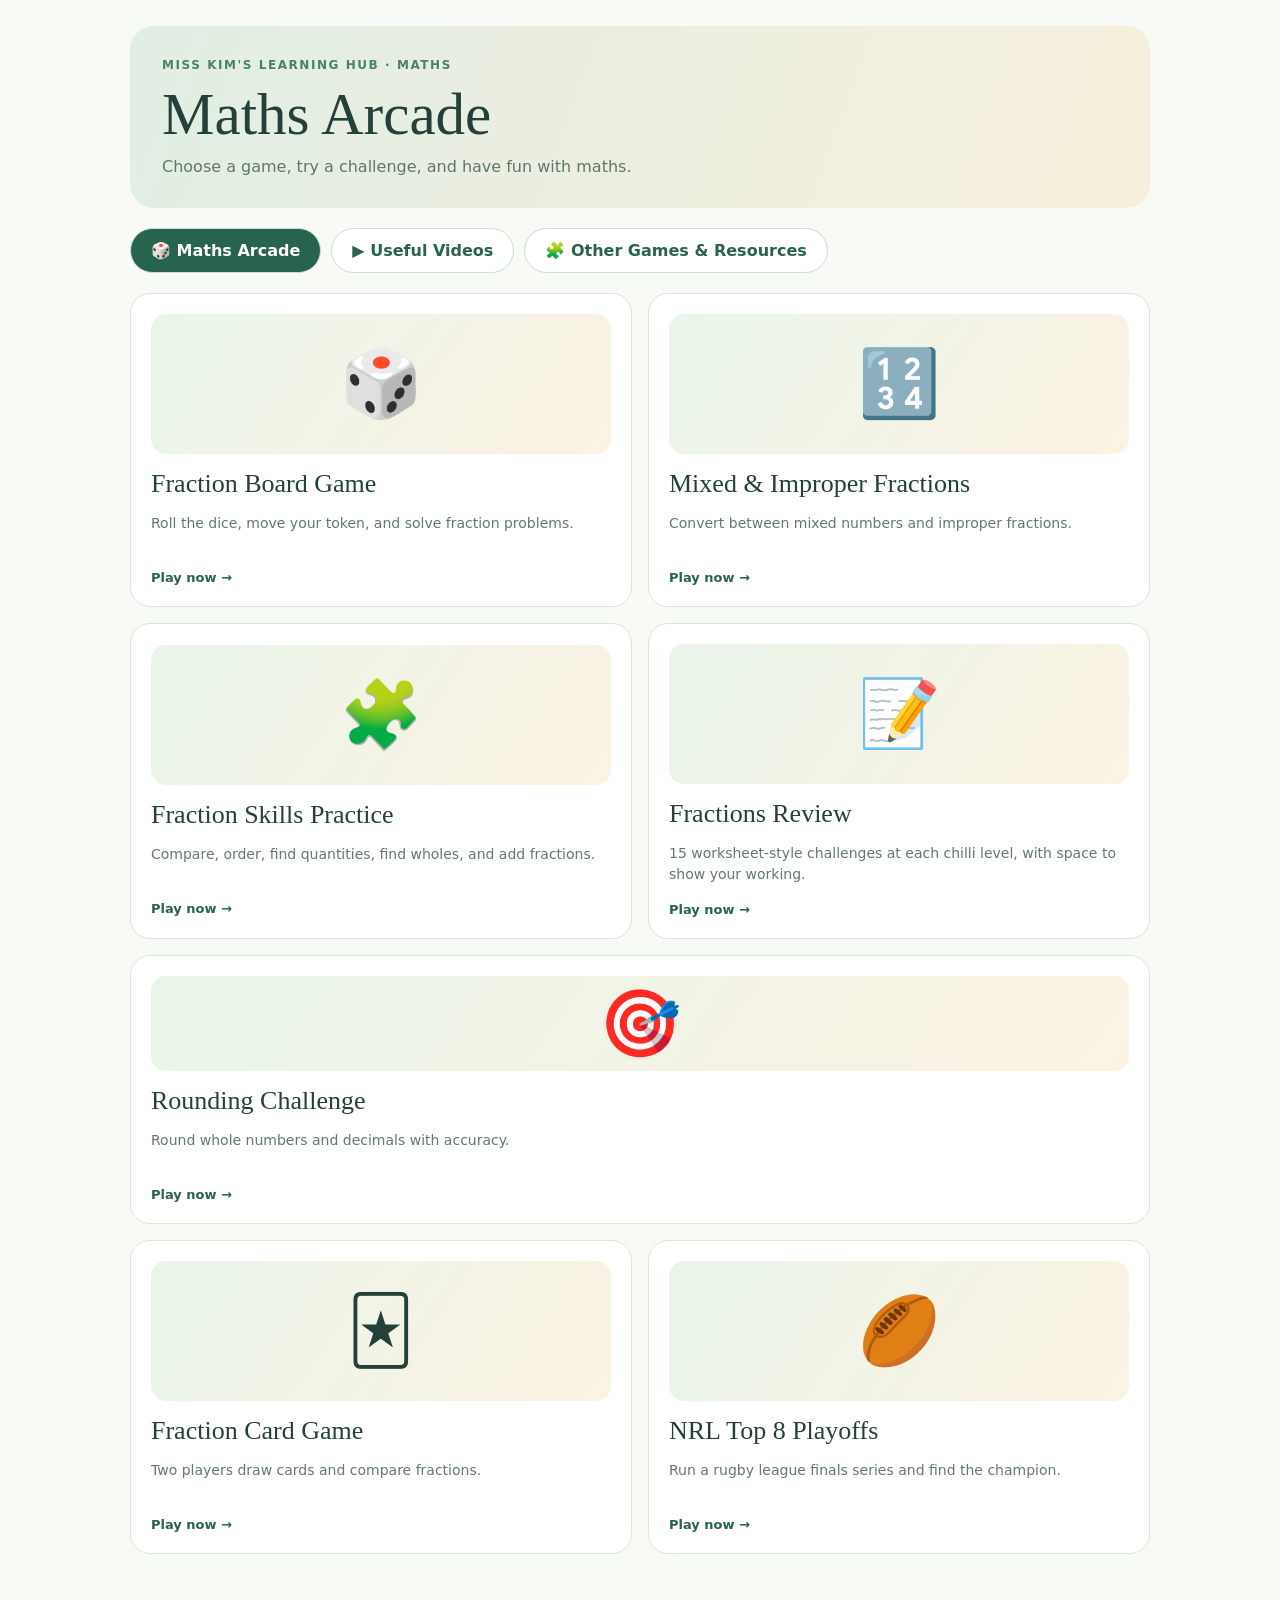
==== commit f42f215d: "Add files via upload" ====
--- a/maths.html
+++ b/maths.html
@@ -46,7 +46,9 @@
 .review-solution{background:#edf7ef;border:1px solid #b9d8c2}
 .review-solution p{margin:9px 0 14px}
 @media(max-width:480px){.review-dot{width:34px;height:34px}}
-</style></head><body><div class="wrap"><header class="hero"><div class="eyebrow">MISS KIM'S LEARNING HUB · MATHS</div><h1>Maths Arcade 🎲</h1><p>Choose a game, try a challenge, and have fun with maths.</p></header><div class="maths-tabs" role="group" aria-label="Maths sections">
+.hero h1{font-family:Georgia, "Times New Roman",serif!important;font-weight:400!important;font-size:clamp(36px,5vw,59px)!important;line-height:1.13!important;letter-spacing:normal!important}
+.hero .eyebrow{font-family:system-ui,-apple-system,"Segoe UI",sans-serif!important;font-size:12px!important;font-weight:800!important;letter-spacing:.13em!important;text-transform:uppercase!important}
+</style></head><body><div class="wrap"><header class="hero"><div class="eyebrow">MISS KIM'S LEARNING HUB · MATHS</div><h1>Maths Arcade</h1><p>Choose a game, try a challenge, and have fun with maths.</p></header><div class="maths-tabs" role="group" aria-label="Maths sections">
 <button type="button" id="arcadeTab" class="active" onclick="switchMathsSection('arcade')">🎲 Maths Arcade</button>
 <button type="button" id="videosTab" onclick="switchMathsSection('videos')">▶ Useful Videos</button>
 <button type="button" id="resourcesTab" onclick="switchMathsSection('resources')">🧩 Other Games &amp; Resources</button>
@@ -71,7 +73,7 @@
 <article class="video-card"><div class="resource-illustration" aria-hidden="true">🃏 <span>♠ ♥ ♦ ♣</span></div><div class="video-content"><span class="eyebrow">CARD DRAWER</span><h2>RANDOM.ORG — Playing Card Shuffler</h2><p>Draw random playing cards for your own fraction card challenges.</p><a class="video-link" href="https://www.random.org/playing-cards/" target="_blank" rel="noopener noreferrer">Draw cards ↗</a></div></article>
 </div></section>
 <div id="app"><div class="gamegrid"><a class="gamecard" href="maths.html#mixed" style="text-decoration:none;color:inherit"><div class="art">🔢</div><h2>Fraction Challenge</h2><p>Maths games loading… If this stays visible, please refresh.</p></a></div></div></div><script>
-const app=document.getElementById('app');let instructionsOn=false,game='home',level=2,idx=0,score=0,locked=false,questions=[],boardPos=0,boardPending=0,boardRoll=0,boardTurn=0,boardPlayers=0,boardAvatars=[],boardPositions=[],boardChosen=[],boardPhase='setup',boardFeedback='',cardStep=0,cardRound=0,cardScores=[0,0],cardValues=[],cardOrders=[null,null],playoff=null;const rand=(a,b)=>Math.floor(Math.random()*(b-a+1))+a;const shuffle=a=>[...a].sort(()=>Math.random()-.5);const gcd=(a,b)=>b?gcd(b,a%b):a;const frac=(a,b)=>`<span class="frac"><span class="num">${a}</span><span class="den">${b}</span></span>`;const safe=s=>String(s).replace(/&/g,'&amp;').replace(/</g,'&lt;');const scrollToActivityTop=()=>{window.scrollTo(0,0);parent.postMessage({type:'misskim-scroll-top'},'*')};const progress=()=>`<div class="row between"><span class="muted">Question ${Math.min(idx+1,questions.length)} of ${questions.length}</span><span class="score">Score: ${score}</span></div><div class="progress"><div style="width:${Math.min(100,(idx/questions.length)*100)}%"></div></div>`;const back=()=>`<button class="back" onclick="openGame('home')">← All Maths Games</button>`;function openGame(g){game=g;idx=0;score=0;locked=false;questions=[];if(g==='board'){boardPos=0;boardPending=0;boardTurn=0;boardPlayers=0;boardAvatars=[];boardPositions=[];boardChosen=[];boardPhase='setup';boardFeedback=''}if(g==='skills'){skillTopic='ordering';skillQuestion=0;skillCorrect=0;skillAnswered=false}if(g==='review'){reviewLevel=0;reviewIndex=0;reviewAnswers={};reviewRevealed={};reviewSelf={};reviewHints={}}if(g==='cards'){cardRound=0;cardScores=[0,0];cardValues=[];cardOrders=[null,null];cardStep=0}if(g==='playoffs'){rugbyMatches=[];rugbyDone=[];rugbyWinner=null}render();scrollToActivityTop()}function home(){return `<div class="gamegrid">${[['board','🎲','Fraction Board Game','Roll the dice, move your token, and solve fraction problems.'],['mixed','🔢','Mixed & Improper Fractions','Convert between mixed numbers and improper fractions.'],['skills','🧩','Fraction Skills Practice','Compare, order, find quantities, find wholes, and add fractions.'],['review','📝','Fractions Review','15 worksheet-style challenges at each chilli level, with space to show your working.'],['rounding','🎯','Rounding Challenge','Round whole numbers and decimals with accuracy.'],['cards','🃏','Fraction Card Game','Two players draw cards and compare fractions.'],['playoffs','🏉','NRL Top 8 Playoffs','Run a rugby league finals series and find the champion.']].map(([id,emoji,name,desc],i)=>`<button class="gamecard ${i===4?'wide':''}" onclick="openGame('${id}')"><div class="art" aria-hidden="true">${emoji}</div><h2>${name}</h2><p>${desc}</p><b>Play now →</b></button>`).join('')}</div>`}
+const app=document.getElementById('app');let instructionsOn=false,game='home',level=2,idx=0,score=0,locked=false,questions=[],boardPos=0,boardPending=0,boardRoll=0,boardTurn=0,boardPlayers=0,boardAvatars=[],boardPositions=[],boardChosen=[],boardPhase='setup',boardFeedback='',cardStep=0,cardRound=0,cardScores=[0,0],cardValues=[],cardOrders=[null,null],playoff=null;const rand=(a,b)=>Math.floor(Math.random()*(b-a+1))+a;const shuffle=a=>[...a].sort(()=>Math.random()-.5);const gcd=(a,b)=>b?gcd(b,a%b):a;const frac=(a,b)=>`<span class="frac"><span class="num">${a}</span><span class="den">${b}</span></span>`;const safe=s=>String(s).replace(/&/g,'&amp;').replace(/</g,'&lt;');const scrollToActivityTop=()=>{window.scrollTo(0,0);parent.postMessage({type:'misskim-scroll-top'},'*')};const progress=()=>`<div class="row between"><span class="muted">Question ${Math.min(idx+1,questions.length)} of ${questions.length}</span><span class="score">Score: ${score}</span></div><div class="progress"><div style="width:${Math.min(100,(idx/questions.length)*100)}%"></div></div>`;const back=()=>`<button class="back" onclick="openGame('home')">← All Maths Games</button>`;function openGame(g,recordHistory=true){if(recordHistory&&g!==game)history.pushState({mathsGame:g,mathsSection:'arcade'},'','#game-'+g);game=g;idx=0;score=0;locked=false;questions=[];if(g==='board'){boardPos=0;boardPending=0;boardTurn=0;boardPlayers=0;boardAvatars=[];boardPositions=[];boardChosen=[];boardPhase='setup';boardFeedback=''}if(g==='skills'){skillTopic='ordering';skillQuestion=0;skillCorrect=0;skillAnswered=false}if(g==='review'){reviewLevel=0;reviewIndex=0;reviewAnswers={};reviewRevealed={};reviewSelf={};reviewHints={}}if(g==='cards'){cardRound=0;cardScores=[0,0];cardValues=[];cardOrders=[null,null];cardStep=0}if(g==='playoffs'){rugbyMatches=[];rugbyDone=[];rugbyWinner=null}render();scrollToActivityTop()}function home(){return `<div class="gamegrid">${[['board','🎲','Fraction Board Game','Roll the dice, move your token, and solve fraction problems.'],['mixed','🔢','Mixed & Improper Fractions','Convert between mixed numbers and improper fractions.'],['skills','🧩','Fraction Skills Practice','Compare, order, find quantities, find wholes, and add fractions.'],['review','📝','Fractions Review','15 worksheet-style challenges at each chilli level, with space to show your working.'],['rounding','🎯','Rounding Challenge','Round whole numbers and decimals with accuracy.'],['cards','🃏','Fraction Card Game','Two players draw cards and compare fractions.'],['playoffs','🏉','NRL Top 8 Playoffs','Run a rugby league finals series and find the champion.']].map(([id,emoji,name,desc],i)=>`<button class="gamecard ${i===4?'wide':''}" onclick="openGame('${id}')"><div class="art" aria-hidden="true">${emoji}</div><h2>${name}</h2><p>${desc}</p><b>Play now →</b></button>`).join('')}</div>`}
 function difficulty(){return `<div class="row"><b>Difficulty:</b><button class="chip ${level===2?'active':''}" onclick="setLevel(2)">🌶️🌶️</button><button class="chip ${level===3?'active':''}" onclick="setLevel(3)">🌶️🌶️🌶️</button></div>`}function setLevel(n){level=n;idx=0;score=0;locked=false;questions=[];render()}
 function makeMixed(){let n=rand(level===2?1:3,level===2?4:9),d=rand(level===2?2:4,level===2?6:12),a=rand(1,d-1),im=n*d+a,convert=rand(0,1);let answer=convert?`${n} ${a}/${d}`:`${im}/${d}`;let q=convert?`Convert ${frac(im,d)} to a mixed number.`:`Convert ${n} ${frac(a,d)} to an improper fraction.`;let choices=new Set([answer]);for(let k=0;k<40&&choices.size<4;k++){let v=convert?`${Math.max(1,n+rand(-1,1))} ${rand(1,d-1)}/${d}`:`${Math.max(1,im+rand(-d,d))}/${d}`;choices.add(v)}return {q,answer,choices:shuffle([...choices]).slice(0,4),hint:convert?`Divide ${im} by ${d}. The remainder is the numerator.`:`Multiply the whole number by ${d}, then add ${a}.`}}
 function makeRound(){let decimals=level===3&&rand(0,1),place=decimals?rand(0,1):rand(0,2),digits=[10,100,1000],unit=decimals?[1,.1][place]:digits[place],value=decimals?rand(102,998)/100:rand(101,9999),rounded=Math.round((value+Number.EPSILON)/unit)*unit;rounded=Number(rounded.toFixed(2));let placeName=decimals?(place===0?'nearest whole number':'nearest tenth'):(place===0?'nearest ten':place===1?'nearest hundred':'nearest thousand');let ans=String(rounded),choices=new Set([ans]);for(let i=0;i<20&&choices.size<4;i++){let alt=Number((rounded+rand(-3,3)*unit).toFixed(2));if(alt>=0)choices.add(String(alt))}return {q:`Round <strong>${value}</strong> to the ${placeName}.`,answer:ans,choices:shuffle([...choices]).slice(0,4),hint:`Look at the digit immediately to the right of the rounding place. 5–9: round up; 0–4: keep it.`}}
@@ -145,7 +147,10 @@
 ${matchNow?`<div class="match-live"><h3>${rugbyRoundTitle()} · Match ${rugbyMatchIndex+1}</h3><div class="cardtable">${matchNow.map((t,i)=>`<div class="player"><h3>${teams[t]}</h3><div class="dice" id="rugbyDie${i}" style="margin:15px">${rugbyDice[i]===undefined?'🎲':['⚀','⚁','⚂','⚃','⚄','⚅'][rugbyDice[i]-1]}</div><button class="primary" id="rugbyRoll${i}" onclick="rollRugby(${i})" ${rugbyDice[i]!==undefined?'disabled':''}>${teams[t]} player: Roll!</button></div>`).join('')}</div><div class="row" style="margin-top:15px"><button class="primary" onclick="rugbyMatchResult()" ${rugbyDice[0]===undefined||rugbyDice[1]===undefined?'disabled':''}>${rugbyDice[0]===rugbyDice[1]?'Roll-off for tie':'Confirm winner & advance →'}</button></div><p id="rugbyFeedback" class="muted"></p></div>`:`<div class="champion">🏆 ${teams[rugbyWinner]} are the champions!<p>Started at rank ${rugbyWinner+1}</p></div>`}
 <h3>Match results</h3>${rugbyDone.length?`<div class="bracket">${[0,1,2,3].map(w=>`<div class="round"><h3>Week ${w+1}</h3>${rugbyDone.filter(m=>m.stage===w).map(m=>`<div class="match"><b>${teams[m.x]} vs ${teams[m.y]}</b><span>🎲 ${m.a} – ${m.b} · Winner: ${teams[m.w]}</span></div>`).join('')||'<p class="muted">Coming up</p>'}</div>`).join('')}</div>`:'<p class="muted">The results will appear here as each match is played.</p>'}
 <button class="secondary" style="margin-top:18px" onclick="initRugby()">Start a new tournament</button></section>`}
-function switchMathsSection(section){
+let currentMathsSection='arcade';
+function switchMathsSection(section,recordHistory=true){
+if(recordHistory&&section!==currentMathsSection)history.pushState({mathsSection:section,mathsGame:game},'','#section-'+section);
+currentMathsSection=section;
 const videos=section==='videos',resources=section==='resources',arcade=section==='arcade';
 document.getElementById('videoSection').hidden=!videos;
 document.getElementById('resourcesSection').hidden=!resources;
@@ -286,5 +291,11 @@
 <div class="row between" style="margin-top:22px"><button class="secondary" onclick="reviewGo(${reviewIndex-1})" ${reviewIndex===0?'disabled':''}>← Previous</button>${reviewIndex===14?`<button class="primary" onclick="reviewFinish()">Finish review →</button>`:`<button class="primary" onclick="reviewGo(${reviewIndex+1})">Next question →</button>`}</div></section>`}
 function reviewFinish(){reviewSave();let total=Object.keys(reviewSelf).filter(k=>k.startsWith(reviewLevel+'-')).length;let correct=Object.keys(reviewSelf).filter(k=>k.startsWith(reviewLevel+'-')&&reviewSelf[k]).length;app.innerHTML=back()+`<section class="panel"><h2>🎉 Review complete!</h2><p>You have self-checked ${total} of 15 questions and marked ${correct} as correct.</p><p class="muted">You can revisit any question, check your working, or try the other level.</p><div class="row"><button class="primary" onclick="render()">Review my answers</button><button class="secondary" onclick="reviewLevel=0;render()">Choose another level</button><button class="secondary" onclick="reviewReset()">Start this level again</button></div></section>`}
 
+window.addEventListener('popstate',e=>{
+const st=e.state;
+if(st&&st.mathsSection){switchMathsSection(st.mathsSection,false);if(st.mathsGame&&st.mathsGame!==game)openGame(st.mathsGame,false)}
+else{switchMathsSection('arcade',false);openGame('home',false)}
+});
+history.replaceState({mathsSection:'arcade',mathsGame:'home'},'',location.pathname);
 function render(){app.innerHTML=game==='home'?home():back()+(game==='mixed'||game==='rounding'?quiz():game==='board'?board():game==='cards'?cardGame():game==='skills'?skills():game==='review'?review():playoffs())}render();
 </script></body></html>
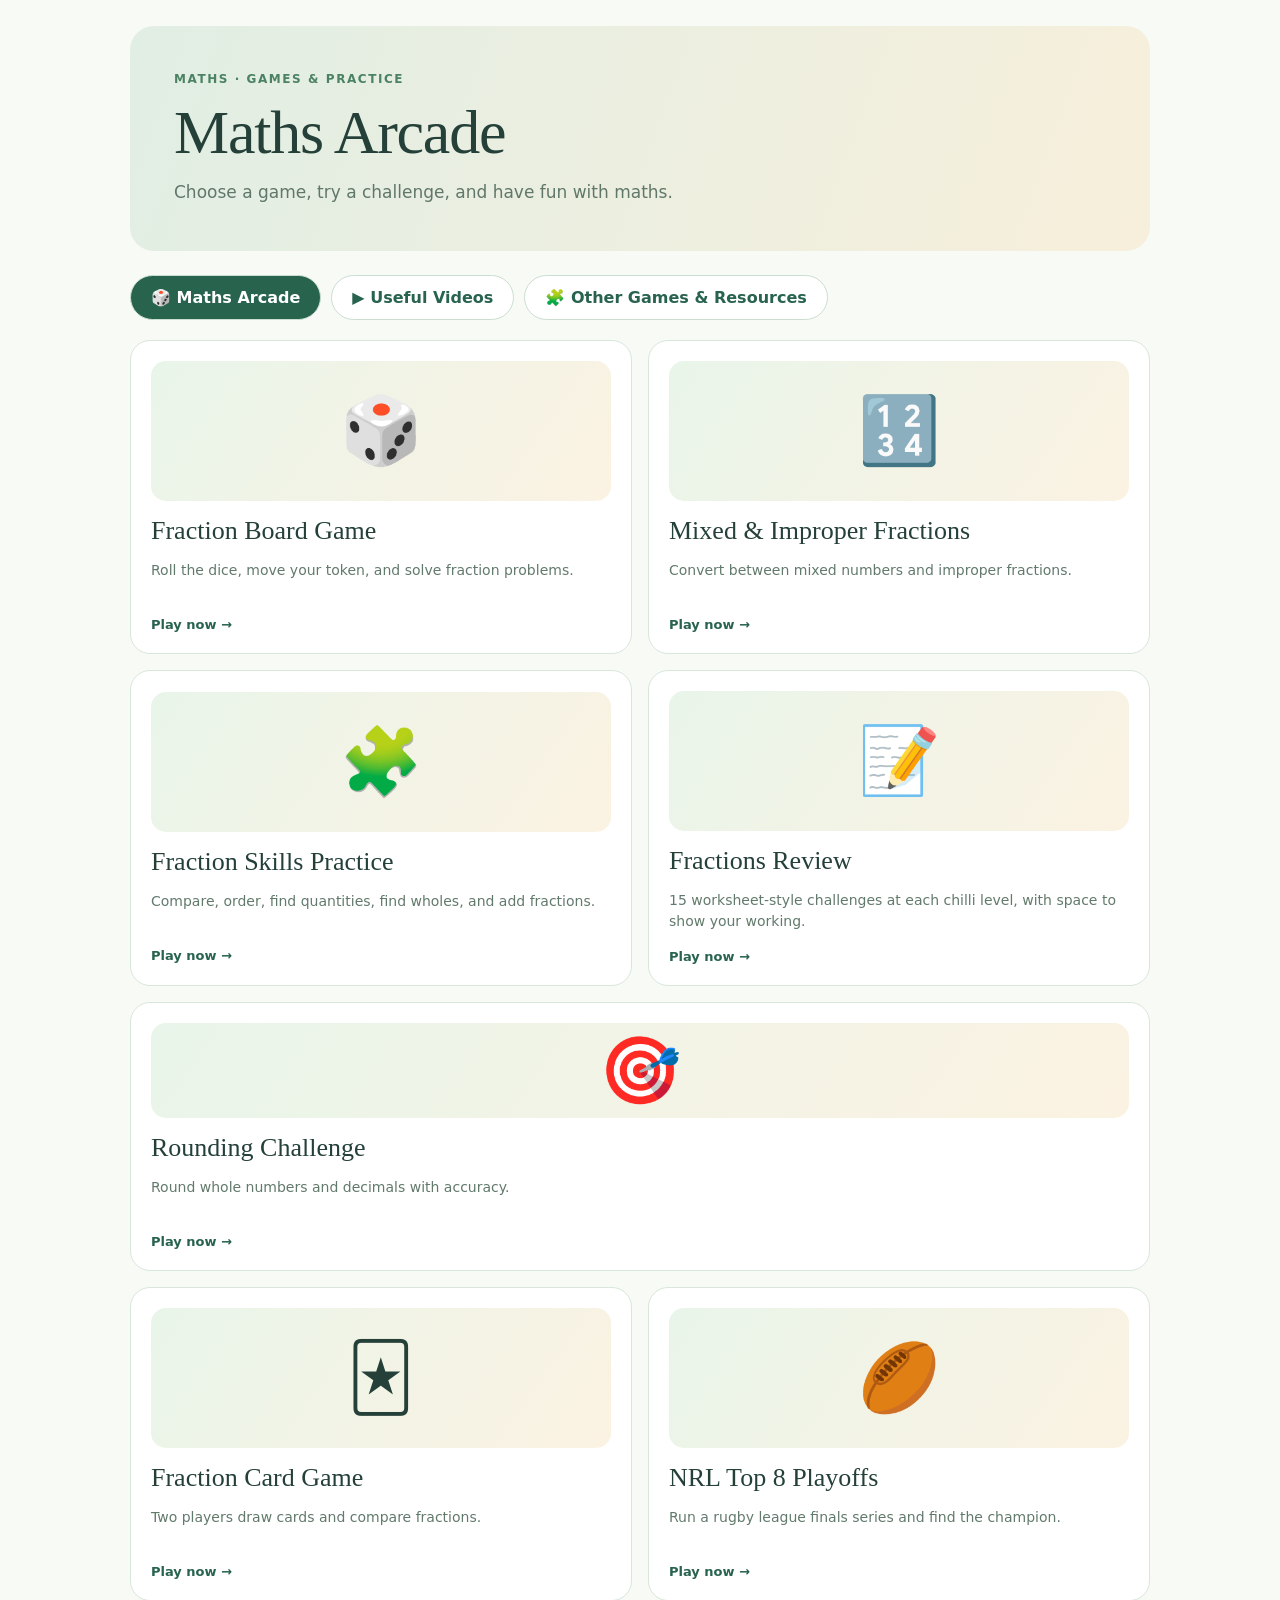
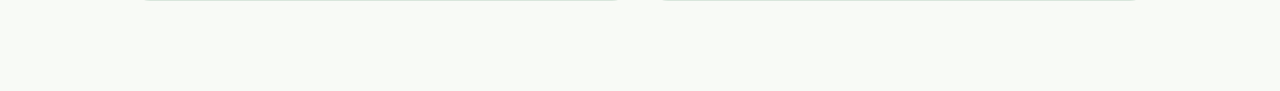
==== commit 0c18d2d7: "Add files via upload" ====
--- a/maths.html
+++ b/maths.html
@@ -48,7 +48,12 @@
 @media(max-width:480px){.review-dot{width:34px;height:34px}}
 .hero h1{font-family:Georgia, "Times New Roman",serif!important;font-weight:400!important;font-size:clamp(36px,5vw,59px)!important;line-height:1.13!important;letter-spacing:normal!important}
 .hero .eyebrow{font-family:system-ui,-apple-system,"Segoe UI",sans-serif!important;font-size:12px!important;font-weight:800!important;letter-spacing:.13em!important;text-transform:uppercase!important}
-</style></head><body><div class="wrap"><header class="hero"><div class="eyebrow">MISS KIM'S LEARNING HUB · MATHS</div><h1>Maths Arcade</h1><p>Choose a game, try a challenge, and have fun with maths.</p></header><div class="maths-tabs" role="group" aria-label="Maths sections">
+
+.hero{padding:clamp(28px,4vw,44px)!important;border-radius:24px!important;margin-bottom:24px!important}
+.hero h1{font-family:Georgia,'Times New Roman',serif!important;font-size:clamp(38px,5.2vw,62px)!important;font-weight:400!important;line-height:1.12!important;letter-spacing:-.02em!important;margin:10px 0 12px!important}
+.hero .eyebrow{font-family:system-ui,-apple-system,'Segoe UI',sans-serif!important;font-size:12px!important;font-weight:800!important;letter-spacing:.13em!important;line-height:1.5!important;text-transform:uppercase!important}
+.hero p{font-family:system-ui,-apple-system,'Segoe UI',sans-serif!important;font-size:17px!important;line-height:1.6!important}
+</style></head><body><div class="wrap"><header class="hero"><div class="eyebrow">MATHS · GAMES & PRACTICE</div><h1>Maths Arcade</h1><p>Choose a game, try a challenge, and have fun with maths.</p></header><div class="maths-tabs" role="group" aria-label="Maths sections">
 <button type="button" id="arcadeTab" class="active" onclick="switchMathsSection('arcade')">🎲 Maths Arcade</button>
 <button type="button" id="videosTab" onclick="switchMathsSection('videos')">▶ Useful Videos</button>
 <button type="button" id="resourcesTab" onclick="switchMathsSection('resources')">🧩 Other Games &amp; Resources</button>
@@ -72,8 +77,8 @@
 <article class="video-card"><div class="resource-illustration" aria-hidden="true">🧠 <span>¼ + ½</span></div><div class="video-content"><span class="eyebrow">AGES 7–11</span><h2>Topmarks — Fractions &amp; Decimals</h2><p>Explore fraction games, visual models, equivalent fractions and decimals.</p><a class="video-link" href="https://www.topmarks.co.uk/maths-games/7-11-years/fractions-and-decimals" target="_blank" rel="noopener noreferrer">Explore games ↗</a></div></article>
 <article class="video-card"><div class="resource-illustration" aria-hidden="true">🃏 <span>♠ ♥ ♦ ♣</span></div><div class="video-content"><span class="eyebrow">CARD DRAWER</span><h2>RANDOM.ORG — Playing Card Shuffler</h2><p>Draw random playing cards for your own fraction card challenges.</p><a class="video-link" href="https://www.random.org/playing-cards/" target="_blank" rel="noopener noreferrer">Draw cards ↗</a></div></article>
 </div></section>
-<div id="app"><div class="gamegrid"><a class="gamecard" href="maths.html#mixed" style="text-decoration:none;color:inherit"><div class="art">🔢</div><h2>Fraction Challenge</h2><p>Maths games loading… If this stays visible, please refresh.</p></a></div></div></div><script>
-const app=document.getElementById('app');let instructionsOn=false,game='home',level=2,idx=0,score=0,locked=false,questions=[],boardPos=0,boardPending=0,boardRoll=0,boardTurn=0,boardPlayers=0,boardAvatars=[],boardPositions=[],boardChosen=[],boardPhase='setup',boardFeedback='',cardStep=0,cardRound=0,cardScores=[0,0],cardValues=[],cardOrders=[null,null],playoff=null;const rand=(a,b)=>Math.floor(Math.random()*(b-a+1))+a;const shuffle=a=>[...a].sort(()=>Math.random()-.5);const gcd=(a,b)=>b?gcd(b,a%b):a;const frac=(a,b)=>`<span class="frac"><span class="num">${a}</span><span class="den">${b}</span></span>`;const safe=s=>String(s).replace(/&/g,'&amp;').replace(/</g,'&lt;');const scrollToActivityTop=()=>{window.scrollTo(0,0);parent.postMessage({type:'misskim-scroll-top'},'*')};const progress=()=>`<div class="row between"><span class="muted">Question ${Math.min(idx+1,questions.length)} of ${questions.length}</span><span class="score">Score: ${score}</span></div><div class="progress"><div style="width:${Math.min(100,(idx/questions.length)*100)}%"></div></div>`;const back=()=>`<button class="back" onclick="openGame('home')">← All Maths Games</button>`;function openGame(g,recordHistory=true){if(recordHistory&&g!==game)history.pushState({mathsGame:g,mathsSection:'arcade'},'','#game-'+g);game=g;idx=0;score=0;locked=false;questions=[];if(g==='board'){boardPos=0;boardPending=0;boardTurn=0;boardPlayers=0;boardAvatars=[];boardPositions=[];boardChosen=[];boardPhase='setup';boardFeedback=''}if(g==='skills'){skillTopic='ordering';skillQuestion=0;skillCorrect=0;skillAnswered=false}if(g==='review'){reviewLevel=0;reviewIndex=0;reviewAnswers={};reviewRevealed={};reviewSelf={};reviewHints={}}if(g==='cards'){cardRound=0;cardScores=[0,0];cardValues=[];cardOrders=[null,null];cardStep=0}if(g==='playoffs'){rugbyMatches=[];rugbyDone=[];rugbyWinner=null}render();scrollToActivityTop()}function home(){return `<div class="gamegrid">${[['board','🎲','Fraction Board Game','Roll the dice, move your token, and solve fraction problems.'],['mixed','🔢','Mixed & Improper Fractions','Convert between mixed numbers and improper fractions.'],['skills','🧩','Fraction Skills Practice','Compare, order, find quantities, find wholes, and add fractions.'],['review','📝','Fractions Review','15 worksheet-style challenges at each chilli level, with space to show your working.'],['rounding','🎯','Rounding Challenge','Round whole numbers and decimals with accuracy.'],['cards','🃏','Fraction Card Game','Two players draw cards and compare fractions.'],['playoffs','🏉','NRL Top 8 Playoffs','Run a rugby league finals series and find the champion.']].map(([id,emoji,name,desc],i)=>`<button class="gamecard ${i===4?'wide':''}" onclick="openGame('${id}')"><div class="art" aria-hidden="true">${emoji}</div><h2>${name}</h2><p>${desc}</p><b>Play now →</b></button>`).join('')}</div>`}
+<div id="app"><div class="gamegrid"><a class="gamecard" href="maths.html#mixed" style="text-decoration:none;color:inherit"><div class="art">🔢</div><h2>Fraction Challenge</h2><p>Maths games loading… If this stays visible, please refresh.</p></a></div></div></div><script>let hubRestoring=false;function hubNotify(view){if(!hubRestoring&&parent!==window)parent.postMessage({type:'hub-view',view},'*')}</script><script>
+const app=document.getElementById('app');let instructionsOn=false,game='home',level=2,idx=0,score=0,locked=false,questions=[],boardPos=0,boardPending=0,boardRoll=0,boardTurn=0,boardPlayers=0,boardAvatars=[],boardPositions=[],boardChosen=[],boardPhase='setup',boardFeedback='',cardStep=0,cardRound=0,cardScores=[0,0],cardValues=[],cardOrders=[null,null],playoff=null;const rand=(a,b)=>Math.floor(Math.random()*(b-a+1))+a;const shuffle=a=>[...a].sort(()=>Math.random()-.5);const gcd=(a,b)=>b?gcd(b,a%b):a;const frac=(a,b)=>`<span class="frac"><span class="num">${a}</span><span class="den">${b}</span></span>`;const safe=s=>String(s).replace(/&/g,'&amp;').replace(/</g,'&lt;');const scrollToActivityTop=()=>{window.scrollTo(0,0);parent.postMessage({type:'misskim-scroll-top'},'*')};const progress=()=>`<div class="row between"><span class="muted">Question ${Math.min(idx+1,questions.length)} of ${questions.length}</span><span class="score">Score: ${score}</span></div><div class="progress"><div style="width:${Math.min(100,(idx/questions.length)*100)}%"></div></div>`;const back=()=>`<button class="back" onclick="openGame('home')">← All Maths Games</button>`;function openGame(g,recordHistory=true){if(recordHistory&&g!==game)hubNotify({kind:'maths',section:'arcade',game:g});game=g;idx=0;score=0;locked=false;questions=[];if(g==='board'){boardPos=0;boardPending=0;boardTurn=0;boardPlayers=0;boardAvatars=[];boardPositions=[];boardChosen=[];boardPhase='setup';boardFeedback=''}if(g==='skills'){skillTopic='ordering';skillQuestion=0;skillCorrect=0;skillAnswered=false}if(g==='review'){reviewLevel=0;reviewIndex=0;reviewAnswers={};reviewRevealed={};reviewSelf={};reviewHints={}}if(g==='cards'){cardRound=0;cardScores=[0,0];cardValues=[];cardOrders=[null,null];cardStep=0}if(g==='playoffs'){rugbyMatches=[];rugbyDone=[];rugbyWinner=null}render();scrollToActivityTop()}function home(){return `<div class="gamegrid">${[['board','🎲','Fraction Board Game','Roll the dice, move your token, and solve fraction problems.'],['mixed','🔢','Mixed & Improper Fractions','Convert between mixed numbers and improper fractions.'],['skills','🧩','Fraction Skills Practice','Compare, order, find quantities, find wholes, and add fractions.'],['review','📝','Fractions Review','15 worksheet-style challenges at each chilli level, with space to show your working.'],['rounding','🎯','Rounding Challenge','Round whole numbers and decimals with accuracy.'],['cards','🃏','Fraction Card Game','Two players draw cards and compare fractions.'],['playoffs','🏉','NRL Top 8 Playoffs','Run a rugby league finals series and find the champion.']].map(([id,emoji,name,desc],i)=>`<button class="gamecard ${i===4?'wide':''}" onclick="openGame('${id}')"><div class="art" aria-hidden="true">${emoji}</div><h2>${name}</h2><p>${desc}</p><b>Play now →</b></button>`).join('')}</div>`}
 function difficulty(){return `<div class="row"><b>Difficulty:</b><button class="chip ${level===2?'active':''}" onclick="setLevel(2)">🌶️🌶️</button><button class="chip ${level===3?'active':''}" onclick="setLevel(3)">🌶️🌶️🌶️</button></div>`}function setLevel(n){level=n;idx=0;score=0;locked=false;questions=[];render()}
 function makeMixed(){let n=rand(level===2?1:3,level===2?4:9),d=rand(level===2?2:4,level===2?6:12),a=rand(1,d-1),im=n*d+a,convert=rand(0,1);let answer=convert?`${n} ${a}/${d}`:`${im}/${d}`;let q=convert?`Convert ${frac(im,d)} to a mixed number.`:`Convert ${n} ${frac(a,d)} to an improper fraction.`;let choices=new Set([answer]);for(let k=0;k<40&&choices.size<4;k++){let v=convert?`${Math.max(1,n+rand(-1,1))} ${rand(1,d-1)}/${d}`:`${Math.max(1,im+rand(-d,d))}/${d}`;choices.add(v)}return {q,answer,choices:shuffle([...choices]).slice(0,4),hint:convert?`Divide ${im} by ${d}. The remainder is the numerator.`:`Multiply the whole number by ${d}, then add ${a}.`}}
 function makeRound(){let decimals=level===3&&rand(0,1),place=decimals?rand(0,1):rand(0,2),digits=[10,100,1000],unit=decimals?[1,.1][place]:digits[place],value=decimals?rand(102,998)/100:rand(101,9999),rounded=Math.round((value+Number.EPSILON)/unit)*unit;rounded=Number(rounded.toFixed(2));let placeName=decimals?(place===0?'nearest whole number':'nearest tenth'):(place===0?'nearest ten':place===1?'nearest hundred':'nearest thousand');let ans=String(rounded),choices=new Set([ans]);for(let i=0;i<20&&choices.size<4;i++){let alt=Number((rounded+rand(-3,3)*unit).toFixed(2));if(alt>=0)choices.add(String(alt))}return {q:`Round <strong>${value}</strong> to the ${placeName}.`,answer:ans,choices:shuffle([...choices]).slice(0,4),hint:`Look at the digit immediately to the right of the rounding place. 5–9: round up; 0–4: keep it.`}}
@@ -149,7 +154,7 @@
 <button class="secondary" style="margin-top:18px" onclick="initRugby()">Start a new tournament</button></section>`}
 let currentMathsSection='arcade';
 function switchMathsSection(section,recordHistory=true){
-if(recordHistory&&section!==currentMathsSection)history.pushState({mathsSection:section,mathsGame:game},'','#section-'+section);
+if(recordHistory&&section!==currentMathsSection)hubNotify({kind:'maths',section,game});
 currentMathsSection=section;
 const videos=section==='videos',resources=section==='resources',arcade=section==='arcade';
 document.getElementById('videoSection').hidden=!videos;
@@ -291,11 +296,12 @@
 <div class="row between" style="margin-top:22px"><button class="secondary" onclick="reviewGo(${reviewIndex-1})" ${reviewIndex===0?'disabled':''}>← Previous</button>${reviewIndex===14?`<button class="primary" onclick="reviewFinish()">Finish review →</button>`:`<button class="primary" onclick="reviewGo(${reviewIndex+1})">Next question →</button>`}</div></section>`}
 function reviewFinish(){reviewSave();let total=Object.keys(reviewSelf).filter(k=>k.startsWith(reviewLevel+'-')).length;let correct=Object.keys(reviewSelf).filter(k=>k.startsWith(reviewLevel+'-')&&reviewSelf[k]).length;app.innerHTML=back()+`<section class="panel"><h2>🎉 Review complete!</h2><p>You have self-checked ${total} of 15 questions and marked ${correct} as correct.</p><p class="muted">You can revisit any question, check your working, or try the other level.</p><div class="row"><button class="primary" onclick="render()">Review my answers</button><button class="secondary" onclick="reviewLevel=0;render()">Choose another level</button><button class="secondary" onclick="reviewReset()">Start this level again</button></div></section>`}
 
-window.addEventListener('popstate',e=>{
-const st=e.state;
-if(st&&st.mathsSection){switchMathsSection(st.mathsSection,false);if(st.mathsGame&&st.mathsGame!==game)openGame(st.mathsGame,false)}
-else{switchMathsSection('arcade',false);openGame('home',false)}
+window.addEventListener('message',e=>{if(e.source!==parent||!e.data||e.data.type!=='hub-restore')return;
+ hubRestoring=true;
+ try{const v=e.data.view;
+ if(v.kind==='home'){switchMathsSection('arcade',false);openGame('home',false)}
+ else if(v.kind==='maths'){switchMathsSection(v.section||'arcade',false);if(v.game)openGame(v.game,false)}
+ }finally{hubRestoring=false}
 });
-history.replaceState({mathsSection:'arcade',mathsGame:'home'},'',location.pathname);
 function render(){app.innerHTML=game==='home'?home():back()+(game==='mixed'||game==='rounding'?quiz():game==='board'?board():game==='cards'?cardGame():game==='skills'?skills():game==='review'?review():playoffs())}render();
 </script></body></html>
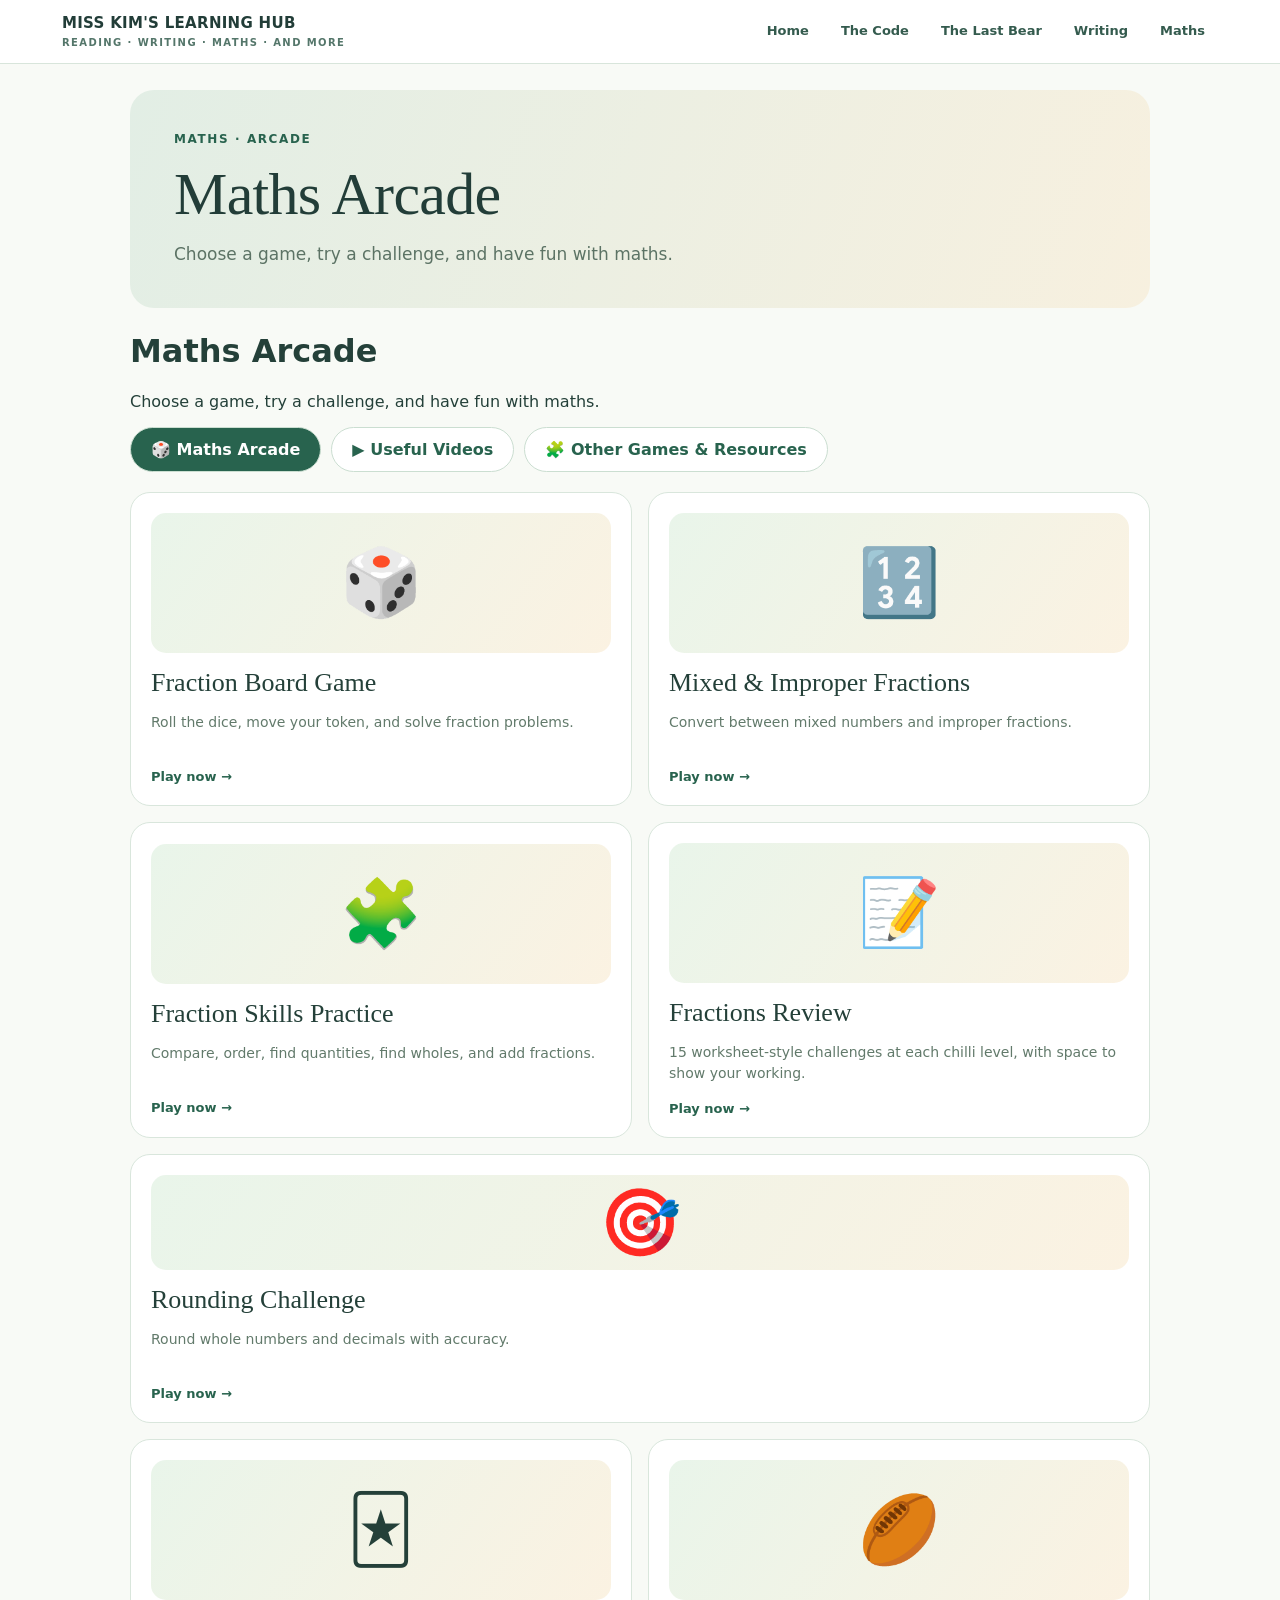
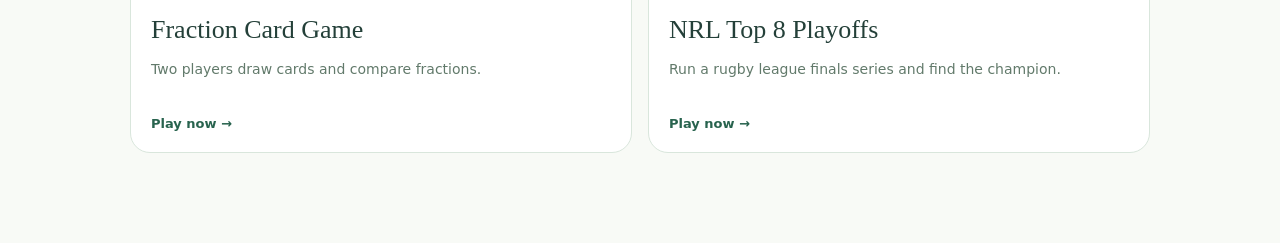
==== commit b384e478: "Add files via upload" ====
--- a/maths.html
+++ b/maths.html
@@ -53,7 +53,7 @@
 .hero h1{font-family:Georgia,'Times New Roman',serif!important;font-size:clamp(38px,5.2vw,62px)!important;font-weight:400!important;line-height:1.12!important;letter-spacing:-.02em!important;margin:10px 0 12px!important}
 .hero .eyebrow{font-family:system-ui,-apple-system,'Segoe UI',sans-serif!important;font-size:12px!important;font-weight:800!important;letter-spacing:.13em!important;line-height:1.5!important;text-transform:uppercase!important}
 .hero p{font-family:system-ui,-apple-system,'Segoe UI',sans-serif!important;font-size:17px!important;line-height:1.6!important}
-</style></head><body><div class="wrap"><header class="hero"><div class="eyebrow">MATHS · GAMES & PRACTICE</div><h1>Maths Arcade</h1><p>Choose a game, try a challenge, and have fun with maths.</p></header><div class="maths-tabs" role="group" aria-label="Maths sections">
+</style><link rel="stylesheet" href="hub-style.css"></head><body><div class="hub-sitebar"><div class="hub-navwrap"><a class="hub-brand" href="index.html">MISS KIM'S LEARNING HUB<span>READING · WRITING · MATHS · AND MORE</span></a><nav class="hub-nav" aria-label="Main navigation"><a class="hub-navlink" href="index.html">Home</a><a class="hub-navlink" href="the-code.html">The Code</a><a class="hub-navlink" href="the-last-bear.html">The Last Bear</a><a class="hub-navlink" href="writing.html">Writing</a><a class="hub-navlink" href="maths.html">Maths</a></nav></div></div><div class="wrap"><section class="hub-banner"><div class="hub-kicker">MATHS · ARCADE</div><h1 class="hub-title">Maths Arcade</h1><p class="hub-description">Choose a game, try a challenge, and have fun with maths.</p></section><h1>Maths Arcade</h1><p>Choose a game, try a challenge, and have fun with maths.</p></header><div class="maths-tabs" role="group" aria-label="Maths sections">
 <button type="button" id="arcadeTab" class="active" onclick="switchMathsSection('arcade')">🎲 Maths Arcade</button>
 <button type="button" id="videosTab" onclick="switchMathsSection('videos')">▶ Useful Videos</button>
 <button type="button" id="resourcesTab" onclick="switchMathsSection('resources')">🧩 Other Games &amp; Resources</button>
@@ -77,7 +77,7 @@
 <article class="video-card"><div class="resource-illustration" aria-hidden="true">🧠 <span>¼ + ½</span></div><div class="video-content"><span class="eyebrow">AGES 7–11</span><h2>Topmarks — Fractions &amp; Decimals</h2><p>Explore fraction games, visual models, equivalent fractions and decimals.</p><a class="video-link" href="https://www.topmarks.co.uk/maths-games/7-11-years/fractions-and-decimals" target="_blank" rel="noopener noreferrer">Explore games ↗</a></div></article>
 <article class="video-card"><div class="resource-illustration" aria-hidden="true">🃏 <span>♠ ♥ ♦ ♣</span></div><div class="video-content"><span class="eyebrow">CARD DRAWER</span><h2>RANDOM.ORG — Playing Card Shuffler</h2><p>Draw random playing cards for your own fraction card challenges.</p><a class="video-link" href="https://www.random.org/playing-cards/" target="_blank" rel="noopener noreferrer">Draw cards ↗</a></div></article>
 </div></section>
-<div id="app"><div class="gamegrid"><a class="gamecard" href="maths.html#mixed" style="text-decoration:none;color:inherit"><div class="art">🔢</div><h2>Fraction Challenge</h2><p>Maths games loading… If this stays visible, please refresh.</p></a></div></div></div><script>let hubRestoring=false;function hubNotify(view){if(!hubRestoring&&parent!==window)parent.postMessage({type:'hub-view',view},'*')}</script><script>
+<div id="app"><div class="gamegrid"><a class="gamecard" href="maths.html#mixed" style="text-decoration:none;color:inherit"><div class="art">🔢</div><h2>Fraction Challenge</h2><p>Maths games loading… If this stays visible, please refresh.</p></a></div></div></div><script>let hubRestoring=false;function hubNotify(view){}</script><script>
 const app=document.getElementById('app');let instructionsOn=false,game='home',level=2,idx=0,score=0,locked=false,questions=[],boardPos=0,boardPending=0,boardRoll=0,boardTurn=0,boardPlayers=0,boardAvatars=[],boardPositions=[],boardChosen=[],boardPhase='setup',boardFeedback='',cardStep=0,cardRound=0,cardScores=[0,0],cardValues=[],cardOrders=[null,null],playoff=null;const rand=(a,b)=>Math.floor(Math.random()*(b-a+1))+a;const shuffle=a=>[...a].sort(()=>Math.random()-.5);const gcd=(a,b)=>b?gcd(b,a%b):a;const frac=(a,b)=>`<span class="frac"><span class="num">${a}</span><span class="den">${b}</span></span>`;const safe=s=>String(s).replace(/&/g,'&amp;').replace(/</g,'&lt;');const scrollToActivityTop=()=>{window.scrollTo(0,0);parent.postMessage({type:'misskim-scroll-top'},'*')};const progress=()=>`<div class="row between"><span class="muted">Question ${Math.min(idx+1,questions.length)} of ${questions.length}</span><span class="score">Score: ${score}</span></div><div class="progress"><div style="width:${Math.min(100,(idx/questions.length)*100)}%"></div></div>`;const back=()=>`<button class="back" onclick="openGame('home')">← All Maths Games</button>`;function openGame(g,recordHistory=true){if(recordHistory&&g!==game)hubNotify({kind:'maths',section:'arcade',game:g});game=g;idx=0;score=0;locked=false;questions=[];if(g==='board'){boardPos=0;boardPending=0;boardTurn=0;boardPlayers=0;boardAvatars=[];boardPositions=[];boardChosen=[];boardPhase='setup';boardFeedback=''}if(g==='skills'){skillTopic='ordering';skillQuestion=0;skillCorrect=0;skillAnswered=false}if(g==='review'){reviewLevel=0;reviewIndex=0;reviewAnswers={};reviewRevealed={};reviewSelf={};reviewHints={}}if(g==='cards'){cardRound=0;cardScores=[0,0];cardValues=[];cardOrders=[null,null];cardStep=0}if(g==='playoffs'){rugbyMatches=[];rugbyDone=[];rugbyWinner=null}render();scrollToActivityTop()}function home(){return `<div class="gamegrid">${[['board','🎲','Fraction Board Game','Roll the dice, move your token, and solve fraction problems.'],['mixed','🔢','Mixed & Improper Fractions','Convert between mixed numbers and improper fractions.'],['skills','🧩','Fraction Skills Practice','Compare, order, find quantities, find wholes, and add fractions.'],['review','📝','Fractions Review','15 worksheet-style challenges at each chilli level, with space to show your working.'],['rounding','🎯','Rounding Challenge','Round whole numbers and decimals with accuracy.'],['cards','🃏','Fraction Card Game','Two players draw cards and compare fractions.'],['playoffs','🏉','NRL Top 8 Playoffs','Run a rugby league finals series and find the champion.']].map(([id,emoji,name,desc],i)=>`<button class="gamecard ${i===4?'wide':''}" onclick="openGame('${id}')"><div class="art" aria-hidden="true">${emoji}</div><h2>${name}</h2><p>${desc}</p><b>Play now →</b></button>`).join('')}</div>`}
 function difficulty(){return `<div class="row"><b>Difficulty:</b><button class="chip ${level===2?'active':''}" onclick="setLevel(2)">🌶️🌶️</button><button class="chip ${level===3?'active':''}" onclick="setLevel(3)">🌶️🌶️🌶️</button></div>`}function setLevel(n){level=n;idx=0;score=0;locked=false;questions=[];render()}
 function makeMixed(){let n=rand(level===2?1:3,level===2?4:9),d=rand(level===2?2:4,level===2?6:12),a=rand(1,d-1),im=n*d+a,convert=rand(0,1);let answer=convert?`${n} ${a}/${d}`:`${im}/${d}`;let q=convert?`Convert ${frac(im,d)} to a mixed number.`:`Convert ${n} ${frac(a,d)} to an improper fraction.`;let choices=new Set([answer]);for(let k=0;k<40&&choices.size<4;k++){let v=convert?`${Math.max(1,n+rand(-1,1))} ${rand(1,d-1)}/${d}`:`${Math.max(1,im+rand(-d,d))}/${d}`;choices.add(v)}return {q,answer,choices:shuffle([...choices]).slice(0,4),hint:convert?`Divide ${im} by ${d}. The remainder is the numerator.`:`Multiply the whole number by ${d}, then add ${a}.`}}
--- a/hub-style.css
+++ b/hub-style.css
@@ -0,0 +1,16 @@
+/* Shared site-wide hero typography; identical for every subject page */
+.hub-banner{box-sizing:border-box!important;display:block!important;background:linear-gradient(110deg,#e2eee5,#f7f0df)!important;border-radius:24px!important;padding:40px 44px!important;margin:0 0 24px!important;min-height:218px!important;text-align:left!important}
+.hub-banner .hub-kicker{display:block!important;font:800 12px/1.5 system-ui,-apple-system,'Segoe UI',sans-serif!important;letter-spacing:1.6px!important;color:#28634e!important;text-transform:uppercase!important;margin:0 0 13px!important}
+.hub-banner .hub-title{display:block!important;font:400 clamp(38px,5vw,60px)/1.12 Georgia,'Times New Roman',serif!important;letter-spacing:-.7px!important;color:#223d38!important;margin:0 0 13px!important}
+.hub-banner .hub-description{display:block!important;font:400 17px/1.6 system-ui,-apple-system,'Segoe UI',sans-serif!important;letter-spacing:normal!important;color:#5c7365!important;margin:0!important;max-width:850px!important}
+@media(max-width:600px){.hub-banner{padding:28px 24px!important;min-height:0!important}.hub-banner .hub-title{font-size:clamp(34px,8vw,48px)!important}}
+
+/* Shared navigation on every real HTML page */
+.hub-sitebar{background:#fff;border-bottom:1px solid #d8e5db;position:relative;z-index:10;font-family:system-ui,-apple-system,'Segoe UI',sans-serif}
+.hub-navwrap{max-width:1200px;margin:auto;padding:13px 22px;display:flex;align-items:center;justify-content:space-between;gap:18px;flex-wrap:wrap}
+.hub-brand{font-size:15px!important;font-weight:850!important;letter-spacing:.02em!important;color:#223d38!important;text-decoration:none!important;line-height:1.35!important}
+.hub-brand span{display:block;font-size:10px!important;letter-spacing:1.4px!important;color:#54766a!important;margin-top:3px}
+.hub-nav{display:flex;gap:6px;flex-wrap:wrap}
+.hub-navlink{font:650 13px/1.3 system-ui,-apple-system,'Segoe UI',sans-serif!important;padding:10px 13px!important;border-radius:12px!important;color:#345b4e!important;text-decoration:none!important;background:transparent!important;border:0!important;white-space:nowrap!important}
+.hub-navlink:hover,.hub-navlink[aria-current=page]{background:#e5f1e9!important;color:#174c39!important}
+@media(max-width:650px){.hub-navwrap{padding:12px 16px}.hub-nav{gap:3px}.hub-navlink{padding:8px!important;font-size:12px!important}}
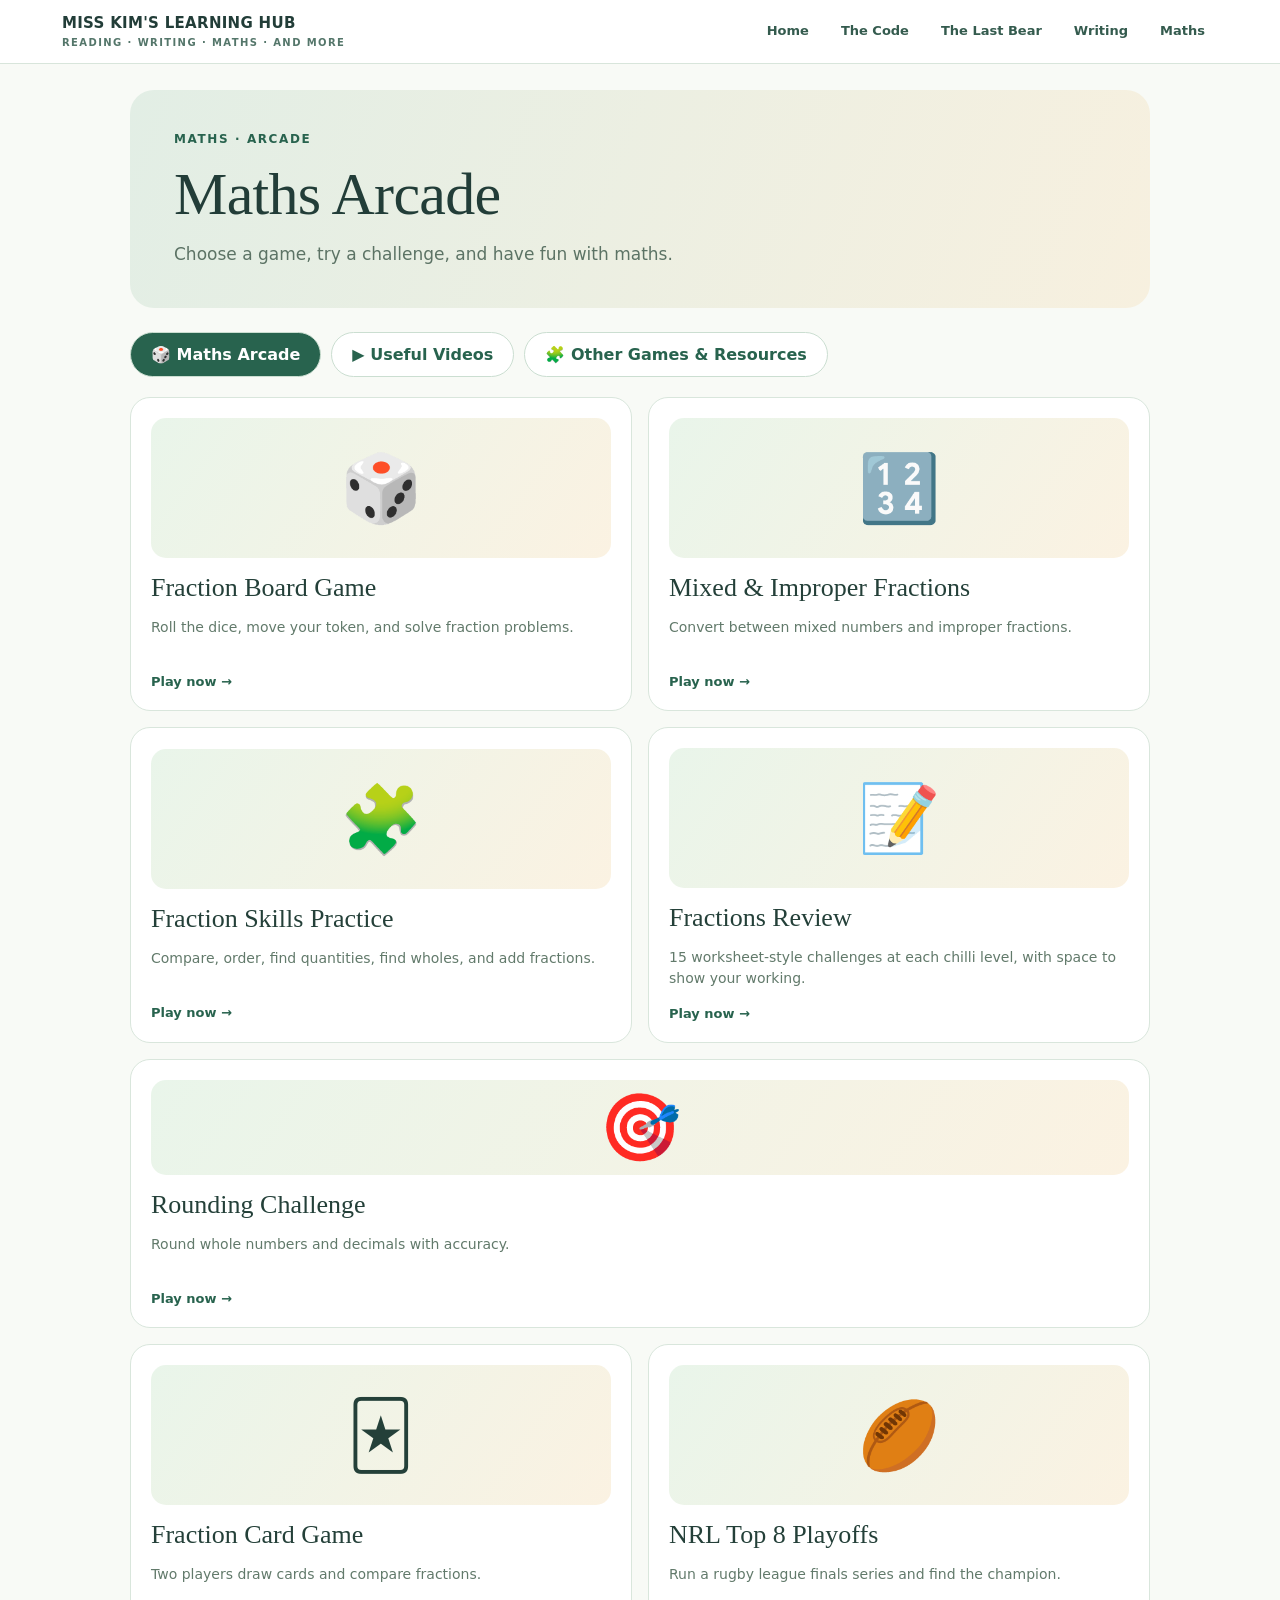
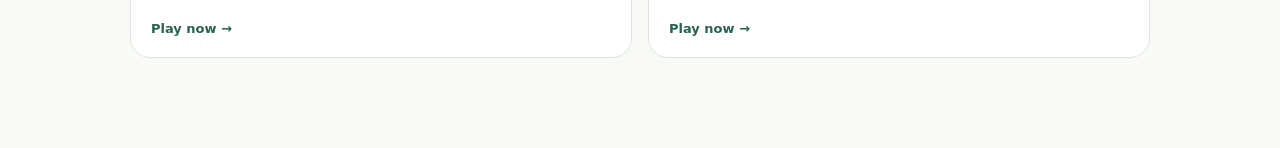
==== commit 46547abb: "Add files via upload" ====
--- a/maths.html
+++ b/maths.html
@@ -53,7 +53,7 @@
 .hero h1{font-family:Georgia,'Times New Roman',serif!important;font-size:clamp(38px,5.2vw,62px)!important;font-weight:400!important;line-height:1.12!important;letter-spacing:-.02em!important;margin:10px 0 12px!important}
 .hero .eyebrow{font-family:system-ui,-apple-system,'Segoe UI',sans-serif!important;font-size:12px!important;font-weight:800!important;letter-spacing:.13em!important;line-height:1.5!important;text-transform:uppercase!important}
 .hero p{font-family:system-ui,-apple-system,'Segoe UI',sans-serif!important;font-size:17px!important;line-height:1.6!important}
-</style><link rel="stylesheet" href="hub-style.css"></head><body><div class="hub-sitebar"><div class="hub-navwrap"><a class="hub-brand" href="index.html">MISS KIM'S LEARNING HUB<span>READING · WRITING · MATHS · AND MORE</span></a><nav class="hub-nav" aria-label="Main navigation"><a class="hub-navlink" href="index.html">Home</a><a class="hub-navlink" href="the-code.html">The Code</a><a class="hub-navlink" href="the-last-bear.html">The Last Bear</a><a class="hub-navlink" href="writing.html">Writing</a><a class="hub-navlink" href="maths.html">Maths</a></nav></div></div><div class="wrap"><section class="hub-banner"><div class="hub-kicker">MATHS · ARCADE</div><h1 class="hub-title">Maths Arcade</h1><p class="hub-description">Choose a game, try a challenge, and have fun with maths.</p></section><h1>Maths Arcade</h1><p>Choose a game, try a challenge, and have fun with maths.</p></header><div class="maths-tabs" role="group" aria-label="Maths sections">
+</style><link rel="stylesheet" href="hub-style.css"></head><body><div class="hub-sitebar"><div class="hub-navwrap"><a class="hub-brand" href="index.html">MISS KIM'S LEARNING HUB<span>READING · WRITING · MATHS · AND MORE</span></a><nav class="hub-nav" aria-label="Main navigation"><a class="hub-navlink" href="index.html">Home</a><a class="hub-navlink" href="the-code.html">The Code</a><a class="hub-navlink" href="the-last-bear.html">The Last Bear</a><a class="hub-navlink" href="writing.html">Writing</a><a class="hub-navlink" href="maths.html">Maths</a></nav></div></div><div class="wrap"><section class="hub-banner"><div class="hub-kicker">MATHS · ARCADE</div><h1 class="hub-title">Maths Arcade</h1><p class="hub-description">Choose a game, try a challenge, and have fun with maths.</p></section><div class="maths-tabs" role="group" aria-label="Maths sections">
 <button type="button" id="arcadeTab" class="active" onclick="switchMathsSection('arcade')">🎲 Maths Arcade</button>
 <button type="button" id="videosTab" onclick="switchMathsSection('videos')">▶ Useful Videos</button>
 <button type="button" id="resourcesTab" onclick="switchMathsSection('resources')">🧩 Other Games &amp; Resources</button>
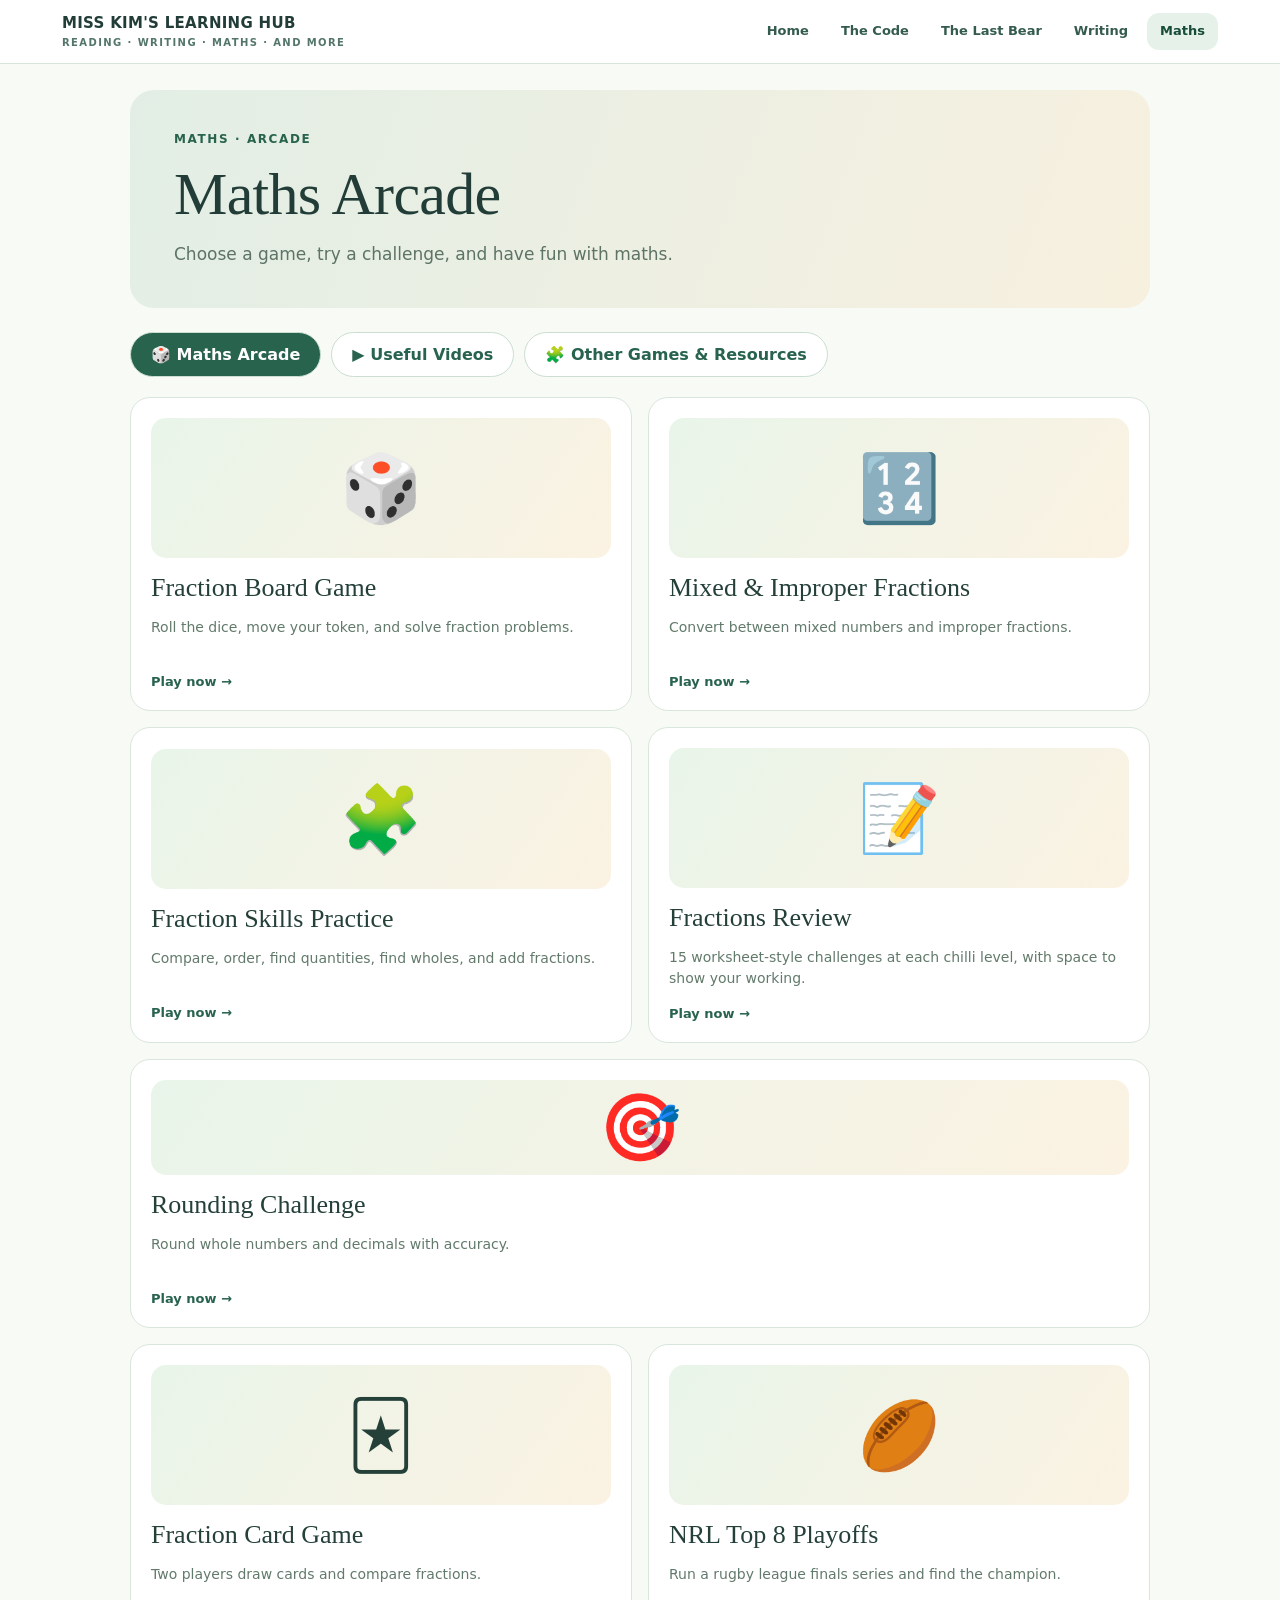
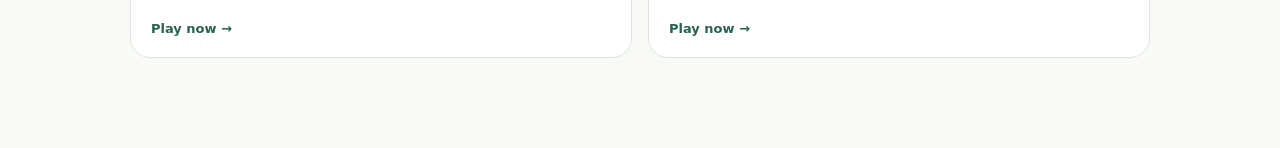
==== commit 09e53116: "Add files via upload" ====
--- a/maths.html
+++ b/maths.html
@@ -53,7 +53,7 @@
 .hero h1{font-family:Georgia,'Times New Roman',serif!important;font-size:clamp(38px,5.2vw,62px)!important;font-weight:400!important;line-height:1.12!important;letter-spacing:-.02em!important;margin:10px 0 12px!important}
 .hero .eyebrow{font-family:system-ui,-apple-system,'Segoe UI',sans-serif!important;font-size:12px!important;font-weight:800!important;letter-spacing:.13em!important;line-height:1.5!important;text-transform:uppercase!important}
 .hero p{font-family:system-ui,-apple-system,'Segoe UI',sans-serif!important;font-size:17px!important;line-height:1.6!important}
-</style><link rel="stylesheet" href="hub-style.css"></head><body><div class="hub-sitebar"><div class="hub-navwrap"><a class="hub-brand" href="index.html">MISS KIM'S LEARNING HUB<span>READING · WRITING · MATHS · AND MORE</span></a><nav class="hub-nav" aria-label="Main navigation"><a class="hub-navlink" href="index.html">Home</a><a class="hub-navlink" href="the-code.html">The Code</a><a class="hub-navlink" href="the-last-bear.html">The Last Bear</a><a class="hub-navlink" href="writing.html">Writing</a><a class="hub-navlink" href="maths.html">Maths</a></nav></div></div><div class="wrap"><section class="hub-banner"><div class="hub-kicker">MATHS · ARCADE</div><h1 class="hub-title">Maths Arcade</h1><p class="hub-description">Choose a game, try a challenge, and have fun with maths.</p></section><div class="maths-tabs" role="group" aria-label="Maths sections">
+</style><link rel="stylesheet" href="hub-style.css"></head><body><div class="hub-sitebar"><div class="hub-navwrap"><a class="hub-brand" href="index.html">MISS KIM'S LEARNING HUB<span>READING · WRITING · MATHS · AND MORE</span></a><nav class="hub-nav" aria-label="Main navigation"><a class="hub-navlink" href="index.html">Home</a><a class="hub-navlink" href="the-code.html">The Code</a><a class="hub-navlink" href="the-last-bear.html">The Last Bear</a><a class="hub-navlink" href="writing.html">Writing</a><a class="hub-navlink" aria-current="page" href="maths.html">Maths</a></nav></div></div><div class="wrap"><section class="hub-banner"><div class="hub-kicker">MATHS · ARCADE</div><h1 class="hub-title">Maths Arcade</h1><p class="hub-description">Choose a game, try a challenge, and have fun with maths.</p></section><div class="maths-tabs" role="group" aria-label="Maths sections">
 <button type="button" id="arcadeTab" class="active" onclick="switchMathsSection('arcade')">🎲 Maths Arcade</button>
 <button type="button" id="videosTab" onclick="switchMathsSection('videos')">▶ Useful Videos</button>
 <button type="button" id="resourcesTab" onclick="switchMathsSection('resources')">🧩 Other Games &amp; Resources</button>
--- a/hub-style.css
+++ b/hub-style.css
@@ -14,3 +14,7 @@
 .hub-navlink{font:650 13px/1.3 system-ui,-apple-system,'Segoe UI',sans-serif!important;padding:10px 13px!important;border-radius:12px!important;color:#345b4e!important;text-decoration:none!important;background:transparent!important;border:0!important;white-space:nowrap!important}
 .hub-navlink:hover,.hub-navlink[aria-current=page]{background:#e5f1e9!important;color:#174c39!important}
 @media(max-width:650px){.hub-navwrap{padding:12px 16px}.hub-nav{gap:3px}.hub-navlink{padding:8px!important;font-size:12px!important}}
+
+/* Keep one consistent centered content column across pages */
+.hub-sitebar{width:100%!important;box-sizing:border-box!important}
+.hub-navwrap{max-width:1200px!important;width:100%!important;box-sizing:border-box!important}
